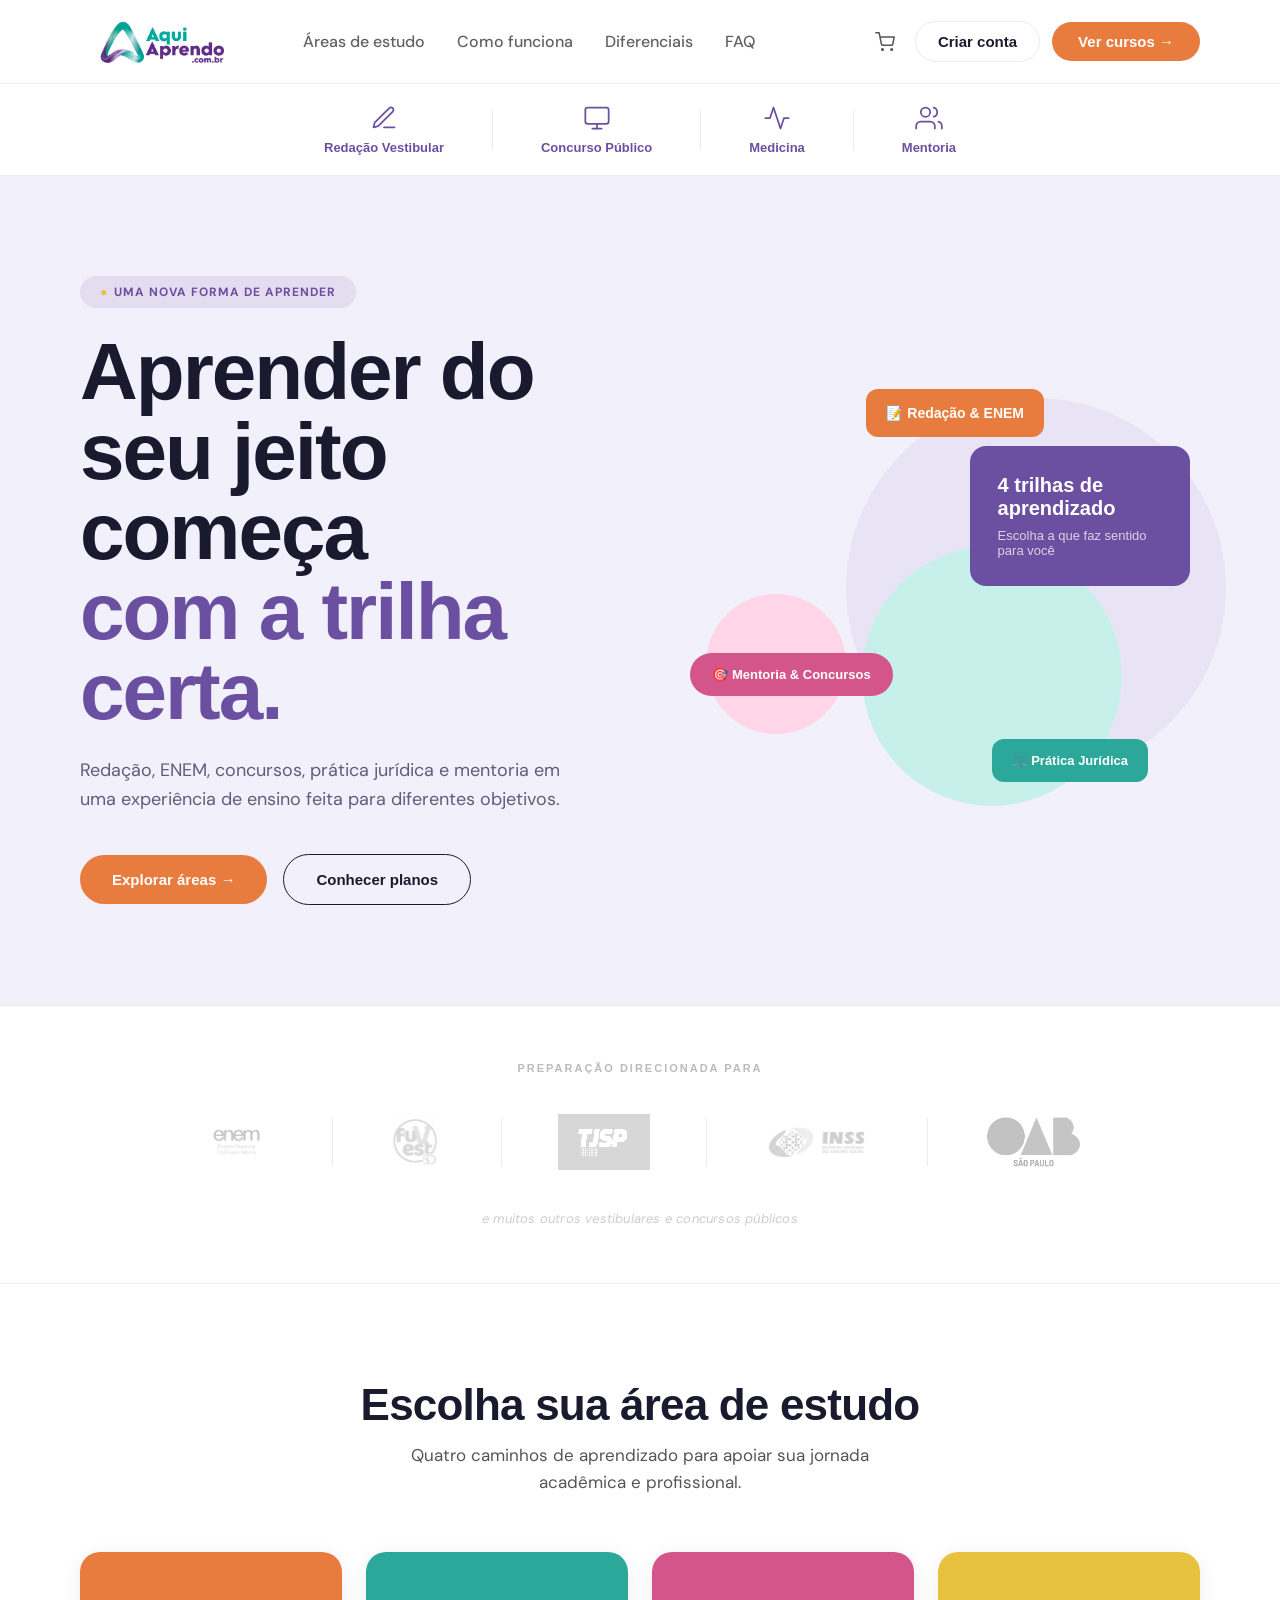
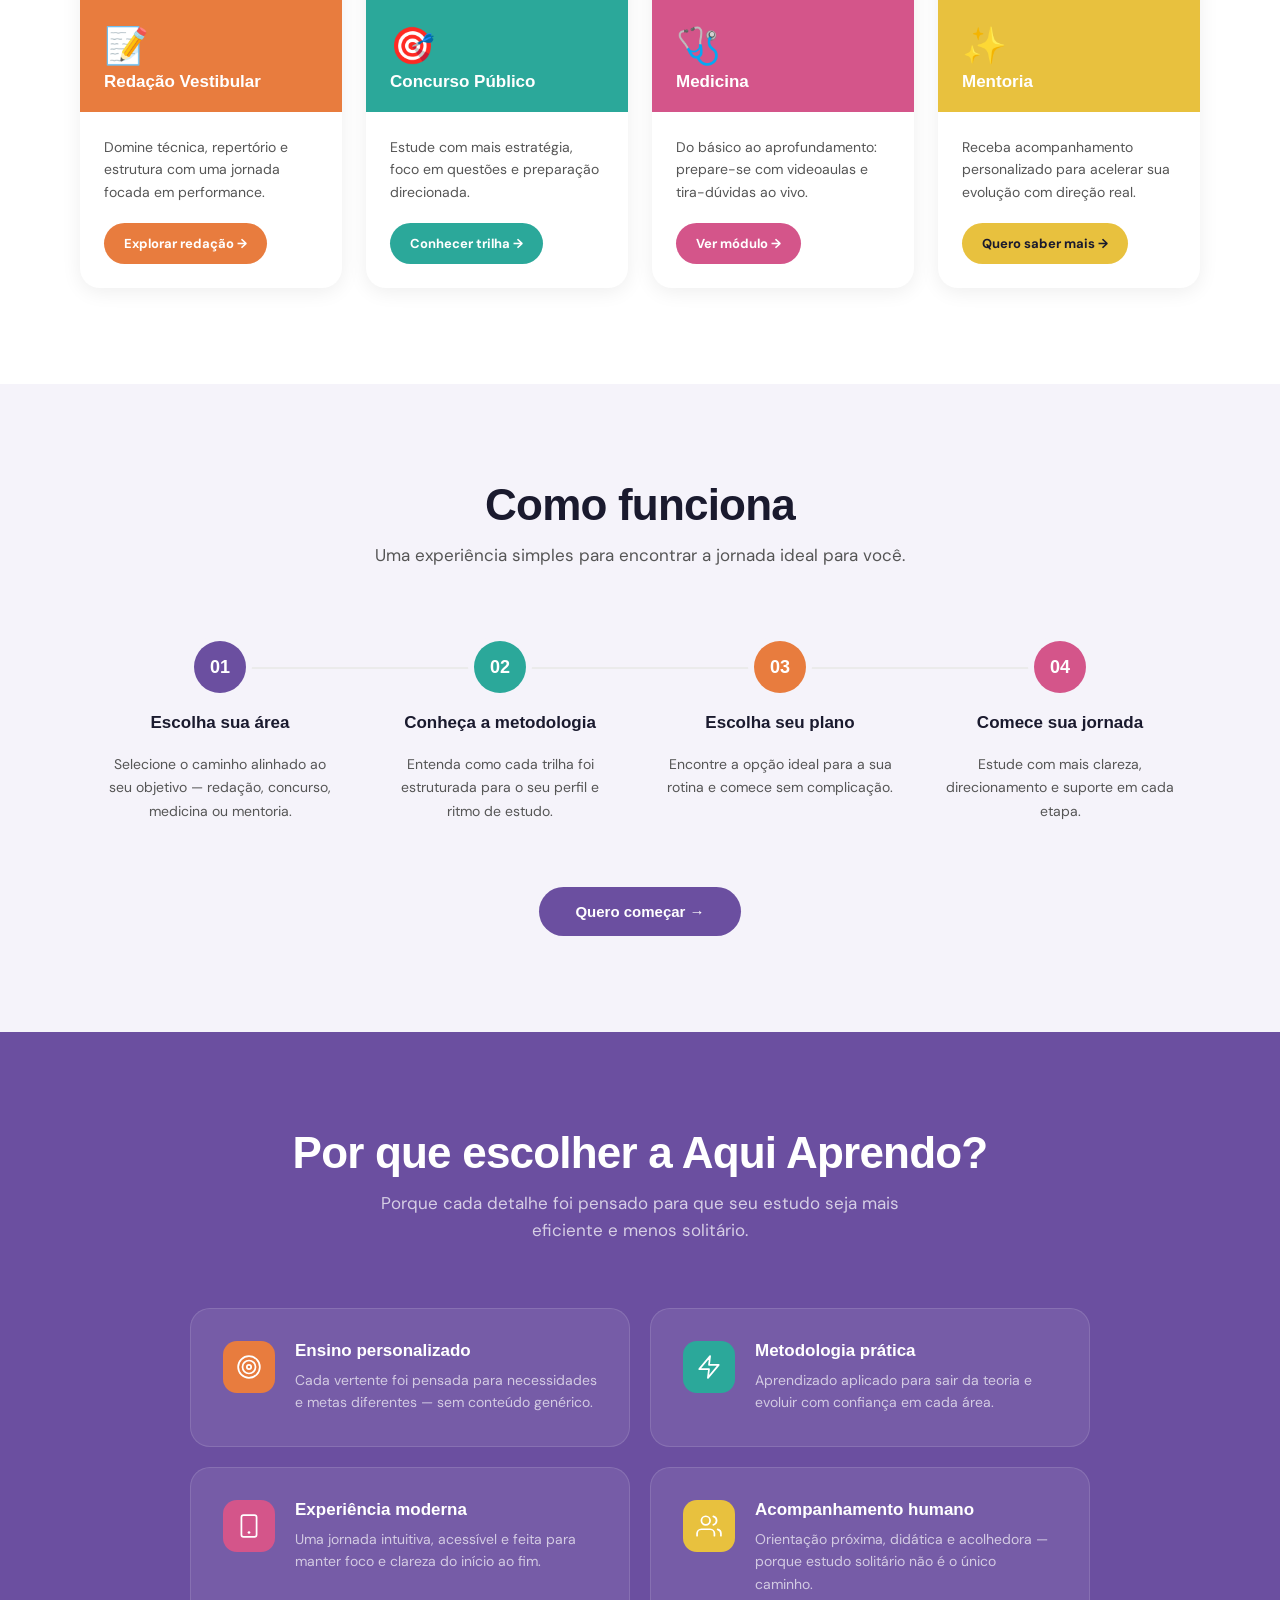
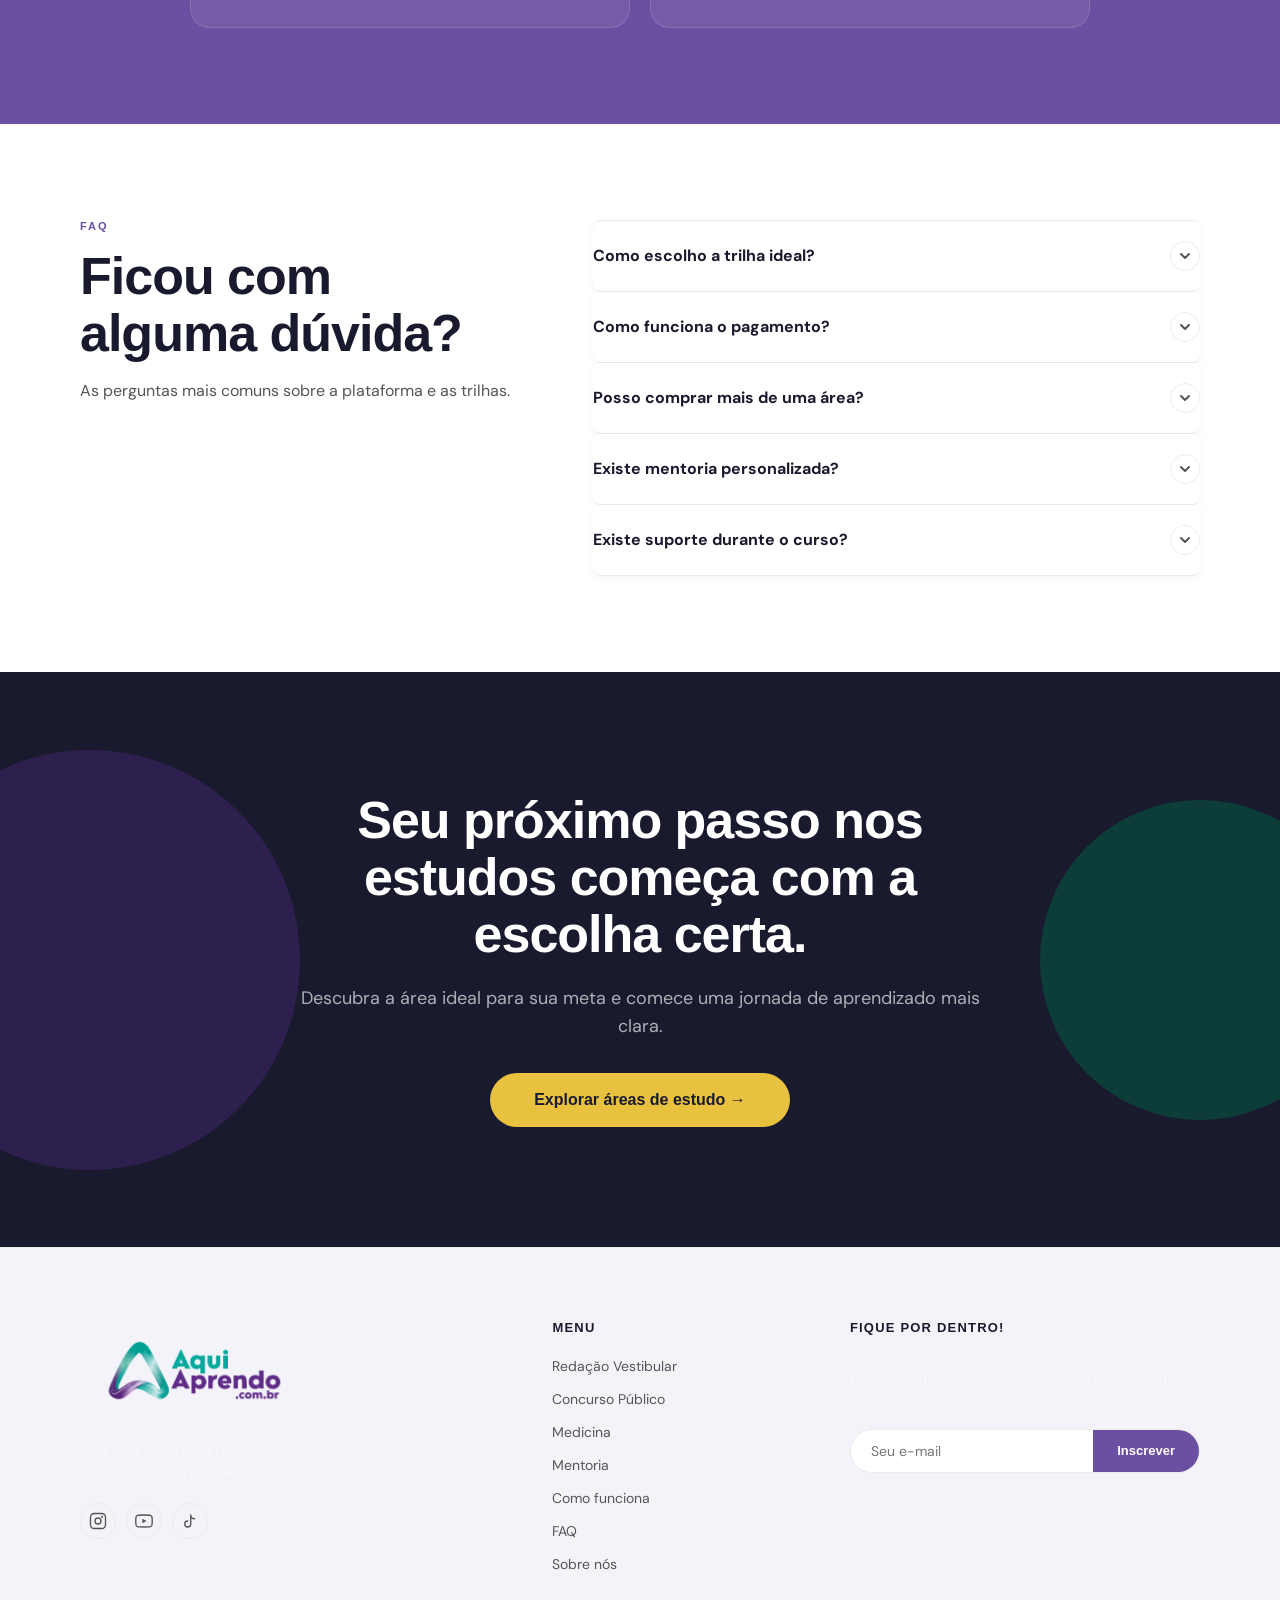
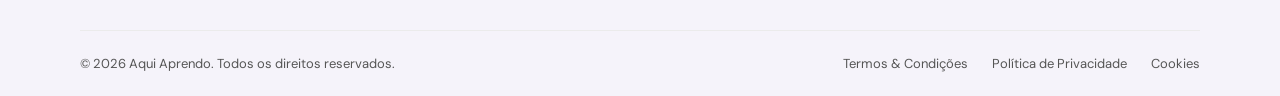
==== index.html @ 09577cca "first commit" ====
<!DOCTYPE html>
<html lang="pt-BR">
<head>
  <meta charset="UTF-8">
  <meta name="viewport" content="width=device-width, initial-scale=1.0">
  <title>Aqui Aprendo — Cursos de Redação, ENEM, Concurso e Medicina</title>
  <link rel="preconnect" href="https://api.fontshare.com">
  <link href="https://api.fontshare.com/v2/css?f[]=clash-display@400,500,600,700&display=swap" rel="stylesheet">
  <link rel="preconnect" href="https://fonts.googleapis.com">
  <link rel="preconnect" href="https://fonts.gstatic.com" crossorigin>
  <link href="https://fonts.googleapis.com/css2?family=DM+Sans:wght@400;500;600&display=swap" rel="stylesheet">
  <link rel="stylesheet" href="base.css">
  <style>
    :root {
      /* Marca */
      --roxo: #6B4FA0;
      --roxo-claro: #F5F3FA;

      /* Trilhas */
      --laranja: #E87C3E;
      --turquesa: #2BA89A;
      --rosa: #D4558A;
      --amarelo: #E8C13E;

      /* Neutros */
      --preto: #1A1A2E;
      --cinza-corpo: #555555;
      --cinza-borda: #EBEBEB;
      --branco: #FFFFFF;
      --offwhite: #F5F3FA;

      /* Fundo de seção alternada */
      --cinza-secao: #F2F2F2;
    }

    /* NAV */
    .nav {
      height: 84px;
    }

    .nav-logo {
      display: flex;
      align-items: center;
    }

    .nav-logo-img {
      height: 72px;
      width: auto;
      display: block;
    }

    .nav-links {
      display: flex;
      gap: 32px;
      align-items: center;
      flex: 1;
      margin-left: 64px;
    }

    .nav-links a {
      font-size: 16px;
      font-weight: 500;
      opacity: 0.65;
      transition: opacity 0.2s;
    }

    .nav-links a:hover {
      opacity: 1;
    }

    .nav-actions {
      display: flex;
      align-items: center;
      gap: 12px;
    }

    .nav-cart {
      background: none;
      border: none;
      cursor: pointer;
      color: var(--cinza-corpo);
      display: flex;
      align-items: center;
      justify-content: center;
      width: 36px;
      height: 36px;
      border-radius: 8px;
      transition: color 0.2s, background 0.2s;
    }

    .nav-cart:hover {
      color: var(--roxo);
      background: var(--offwhite);
    }

    .btn-nav-outline {
      font-family: 'ClashDisplay-Variable', 'Clash Display', sans-serif;
      font-size: 15px;
      font-weight: 600;
      color: var(--preto);
      border: 1.5px solid var(--cinza-borda);
      border-radius: 50px;
      padding: 11px 22px;
      text-decoration: none;
      transition: all 0.2s;
      white-space: nowrap;
    }

    .btn-nav-outline:hover {
      border-color: var(--roxo);
      color: var(--roxo);
    }

    .btn-nav-primary {
      font-family: 'ClashDisplay-Variable', 'Clash Display', sans-serif;
      font-size: 15px;
      font-weight: 600;
      background: var(--laranja);
      color: var(--branco);
      border-radius: 50px;
      padding: 11px 26px;
      text-decoration: none;
      transition: opacity 0.2s;
      white-space: nowrap;
    }

    .btn-nav-primary:hover {
      opacity: 0.88;
    }

    /* BARRA CATEGORIAS */
    .barra-categorias {
      background: var(--branco);
      border-bottom: 1px solid var(--cinza-borda);
      display: flex;
      align-items: center;
      justify-content: center;
      gap: 0;
      padding: 20px 80px;
    }

    .categoria-item {
      display: flex;
      flex-direction: column;
      align-items: center;
      gap: 8px;
      padding: 0 48px;
      text-decoration: none;
      opacity: 0;
      transform: translateY(16px);
      transition: opacity 0.4s ease, transform 0.4s ease, color 0.2s;
    }

    .categoria-item.visible {
      opacity: 1;
      transform: translateY(0);
    }

    .categoria-icon {
      color: var(--roxo);
      display: flex;
      align-items: center;
      justify-content: center;
      transition: transform 0.2s, color 0.2s;
    }

    .categoria-item:hover .categoria-icon {
      transform: translateY(-3px);
      color: var(--turquesa);
    }

    .categoria-item:hover .categoria-label {
      color: var(--turquesa);
    }

    .categoria-label {
      font-family: 'ClashDisplay-Variable', 'Clash Display', sans-serif;
      font-size: 13px;
      font-weight: 600;
      color: var(--roxo);
      transition: color 0.2s;
      white-space: nowrap;
    }

    .categoria-divider {
      width: 1px;
      height: 40px;
      background: var(--cinza-borda);
      flex-shrink: 0;
    }

    /* HERO */
    .hero-geral {
      background: #F2F0FA;
      padding: 100px 80px;
      position: relative;
      overflow: hidden;
      min-height: 680px;
    }

    .hero-container {
      max-width: 1440px;
      margin: 0 auto;
      display: grid;
      grid-template-columns: 1fr 1fr;
      gap: 80px;
      align-items: center;
    }

    .hero-badge {
      display: inline-flex;
      align-items: center;
      gap: 6px;
      background: rgba(110, 46, 142, 0.1);
      color: var(--roxo);
      padding: 8px 20px;
      border-radius: 20px;
      font-size: 12px;
      font-weight: 700;
      text-transform: uppercase;
      letter-spacing: 1px;
      margin-bottom: 24px;
      width: fit-content;
    }

    .hero-h1 {
      font-family: 'ClashDisplay-Variable', 'Clash Display', sans-serif;
      font-size: 80px;
      font-weight: 700;
      line-height: 1.0;
      margin-bottom: 24px;
      letter-spacing: -2px;
      max-width: 580px;
    }

    .hero-h1-line1 {
      color: var(--preto);
      display: block;
    }

    .hero-h1-line2 {
      color: var(--roxo);
      display: block;
    }

    .hero-sub {
      font-size: 18px;
      font-weight: 400;
      line-height: 1.6;
      color: #4A4A6A;
      max-width: 500px;
      margin-bottom: 40px;
    }

    .hero-ctas {
      display: flex;
      gap: 16px;
      align-items: center;
    }

    .btn-pill {
      padding: 16px 32px;
      border-radius: 30px;
      font-size: 15px;
      font-weight: 700;
      text-decoration: none;
      display: inline-flex;
      align-items: center;
      gap: 8px;
      transition: all 0.2s;
      border: none;
      cursor: pointer;
      font-family: 'ClashDisplay-Variable', 'Clash Display', sans-serif;
    }

    .btn-pill-primary {
      background: var(--roxo);
      color: var(--branco);
      padding: 16px 36px;
      border-radius: 50px;
      font-family: 'ClashDisplay-Variable', 'Clash Display', sans-serif;
      font-size: 15px;
      font-weight: 700;
      text-decoration: none;
      display: inline-flex;
      align-items: center;
      gap: 8px;
      transition: opacity 0.2s;
      border: none;
      cursor: pointer;
    }

    .btn-pill-primary:hover {
      opacity: 0.88;
    }

    .btn-pill-hero {
      background: var(--laranja);
      color: var(--branco);
      padding: 16px 32px;
      border-radius: 50px;
      font-family: 'ClashDisplay-Variable', 'Clash Display', sans-serif;
      font-size: 15px;
      font-weight: 700;
      text-decoration: none;
      display: inline-flex;
      align-items: center;
      gap: 8px;
      transition: opacity 0.2s;
      border: none;
      cursor: pointer;
    }

    .btn-pill-hero:hover {
      opacity: 0.88;
    }

    .btn-pill-outline {
      background: transparent;
      color: var(--preto);
      border: 1.5px solid var(--preto);
    }

    .btn-pill-outline:hover {
      opacity: 0.8;
    }

    /* Hero Cards Flutuantes */
    .hero-cards {
      position: relative;
      height: 480px;
    }

    .hero-circle {
      position: absolute;
      border-radius: 50%;
      z-index: 0;
    }

    .hero-circle-lg {
      width: 380px;
      height: 380px;
      background: #E8E4F5;
      top: 10%;
      right: -5%;
    }

    .hero-circle-md {
      width: 260px;
      height: 260px;
      background: #C8F0EA;
      bottom: 5%;
      right: 15%;
    }

    .hero-circle-sm {
      width: 140px;
      height: 140px;
      background: #FFD6E8;
      bottom: 20%;
      left: 5%;
    }

    .card-flutuante {
      position: absolute;
      z-index: 2;
      border-radius: 16px;
      display: flex;
      align-items: center;
      gap: 10px;
      color: var(--branco);
      font-weight: 700;
      font-family: 'ClashDisplay-Variable', 'Clash Display', sans-serif;
    }

    .card-float-1 {
      background: var(--laranja);
      padding: 16px 20px;
      top: 8%;
      right: 30%;
      border-radius: 12px;
      font-size: 14px;
      animation: floatY 4s ease-in-out infinite;
      animation-delay: 0s;
    }

    .card-float-main {
      background: var(--roxo);
      padding: 28px;
      width: 220px;
      top: 20%;
      right: 2%;
      border-radius: 16px;
      display: block;
      animation: floatY 4s ease-in-out infinite;
      animation-delay: 0.8s;
    }

    .card-float-main-title {
      font-size: 20px;
      font-weight: 700;
      margin-bottom: 8px;
      color: var(--branco);
    }

    .card-float-main-sub {
      font-size: 13px;
      opacity: 0.75;
      font-weight: 400;
      color: var(--branco);
    }

    .card-float-2 {
      background: var(--rosa);
      padding: 14px 22px;
      border-radius: 50px;
      bottom: 28%;
      left: 2%;
      font-size: 13px;
      animation: floatY 4s ease-in-out infinite;
      animation-delay: 1.4s;
    }

    .card-float-3 {
      background: var(--turquesa);
      padding: 14px 20px;
      border-radius: 12px;
      bottom: 10%;
      right: 10%;
      font-size: 13px;
      animation: floatY 4s ease-in-out infinite;
      animation-delay: 2s;
    }

    @keyframes floatY {
      0%   { transform: translateY(0px); }
      50%  { transform: translateY(-10px); }
      100% { transform: translateY(0px); }
    }

    /* SEÇÃO PARCEIROS */
    .sec-parceiros {
      background: var(--branco);
      padding: 56px 80px;
      border-top: 1px solid var(--cinza-borda);
      border-bottom: 1px solid var(--cinza-borda);
      display: flex;
      flex-direction: column;
      align-items: center;
      gap: 40px;
      opacity: 0;
      transform: translateY(32px);
      transition: opacity 0.6s ease, transform 0.6s ease;
    }

    .sec-parceiros.visible {
      opacity: 1;
      transform: translateY(0);
    }

    .sec-parceiros-label {
      font-family: 'ClashDisplay-Variable', 'Clash Display', sans-serif;
      font-size: 11px;
      font-weight: 700;
      text-transform: uppercase;
      letter-spacing: 2px;
      color: #BBBBBB;
    }

    .sec-parceiros-track {
      display: flex;
      align-items: center;
      justify-content: center;
      gap: 56px;
      flex-wrap: wrap;
    }

    .parceiro-item {
      display: flex;
      align-items: center;
      justify-content: center;
    }

    .parceiro-logo {
      height: 56px;
      width: auto;
      max-width: 160px;
      object-fit: contain;
      filter: grayscale(100%) opacity(0.3);
      transition: filter 0.3s;
    }

    .parceiro-logo:hover {
      filter: grayscale(100%) opacity(0.65);
    }

    .parceiro-logo-dark {
      filter: grayscale(100%) brightness(8) opacity(0.35);
    }

    .parceiro-logo-dark:hover {
      filter: grayscale(100%) brightness(8) opacity(0.65);
    }

    .parceiro-divider {
      width: 1px;
      height: 48px;
      background: var(--cinza-borda);
      flex-shrink: 0;
    }

    .sec-parceiros-nota {
      font-size: 13px;
      color: #CCCCCC;
      font-style: italic;
      letter-spacing: 0.2px;
    }

    /* SEÇÃO VERTENTES */
    .sec-vertentes {
      background: var(--branco);
      padding: 96px 80px;
    }

    .sec-vertentes-inner {
      max-width: 1280px;
      margin: 0 auto;
    }

    .sec-vertentes h2 {
      font-family: 'ClashDisplay-Variable', 'Clash Display', sans-serif;
      font-size: 44px;
      font-weight: 800;
      text-align: center;
      color: var(--preto);
      margin-bottom: 12px;
      letter-spacing: -0.8px;
    }

    .sec-vertentes-sub {
      font-size: 17px;
      color: var(--cinza-corpo);
      text-align: center;
      max-width: 520px;
      margin: 0 auto 56px;
      line-height: 1.6;
    }

    .cards-4grid {
      display: grid;
      grid-template-columns: repeat(4, 1fr);
      gap: 24px;
    }

    .card-vertente {
      background: var(--branco);
      border-radius: 20px;
      overflow: hidden;
      box-shadow: 0 4px 20px rgba(0,0,0,0.07);
      transition: transform 0.2s, box-shadow 0.2s;
    }

    .card-vertente:hover {
      transform: translateY(-4px);
      box-shadow: 0 8px 28px rgba(0,0,0,0.11);
    }

    .card-vertente-header {
      height: 160px;
      display: flex;
      flex-direction: column;
      align-items: flex-start;
      justify-content: flex-end;
      padding: 20px 24px;
      gap: 8px;
    }

    .card-vertente-emoji {
      font-size: 36px;
      line-height: 1;
    }

    .card-vertente-tag {
      font-family: 'ClashDisplay-Variable', 'Clash Display', sans-serif;
      font-size: 17px;
      font-weight: 700;
      color: var(--branco);
    }

    .card-vertente-body {
      padding: 24px;
      display: flex;
      flex-direction: column;
      gap: 20px;
    }

    .card-vertente-desc {
      font-size: 14px;
      color: var(--cinza-corpo);
      line-height: 1.6;
      margin: 0;
    }

    .card-vertente-cta {
      display: inline-block;
      padding: 12px 20px;
      border-radius: 50px;
      font-size: 13px;
      font-weight: 700;
      color: var(--branco);
      text-decoration: none;
      width: fit-content;
      transition: opacity 0.2s;
    }

    .card-vertente-cta:hover {
      opacity: 0.88;
    }

    /* SEÇÃO COMO FUNCIONA */
    .sec-como-funciona {
      background: var(--offwhite);
      padding: 96px 80px;
    }

    .sec-como-funciona-inner {
      max-width: 1280px;
      margin: 0 auto;
    }

    .sec-como-funciona h2 {
      font-family: 'ClashDisplay-Variable', 'Clash Display', sans-serif;
      font-size: 44px;
      font-weight: 800;
      text-align: center;
      color: var(--preto);
      margin-bottom: 12px;
      letter-spacing: -0.8px;
    }

    .sec-como-funciona-sub {
      font-size: 17px;
      color: var(--cinza-corpo);
      text-align: center;
      margin-bottom: 72px;
      line-height: 1.6;
    }

    .steps-grid {
      display: grid;
      grid-template-columns: repeat(4, 1fr);
      gap: 0;
      align-items: start;
      position: relative;
    }

    .steps-grid::before {
      content: '';
      position: absolute;
      top: 26px;
      left: calc(12.5% + 26px);
      right: calc(12.5% + 26px);
      height: 2px;
      background: var(--cinza-borda);
      z-index: 0;
    }

    .step-item {
      display: flex;
      flex-direction: column;
      align-items: center;
      text-align: center;
      gap: 20px;
      padding: 0 24px;
      position: relative;
      z-index: 1;
    }

    .step-number {
      width: 52px;
      height: 52px;
      border-radius: 50%;
      display: flex;
      align-items: center;
      justify-content: center;
      color: var(--branco);
      font-family: 'ClashDisplay-Variable', 'Clash Display', sans-serif;
      font-size: 18px;
      font-weight: 800;
      flex-shrink: 0;
      position: relative;
      z-index: 2;
      box-shadow: 0 0 0 6px var(--offwhite);
    }

    .step-title {
      font-family: 'ClashDisplay-Variable', 'Clash Display', sans-serif;
      font-size: 17px;
      font-weight: 700;
      color: var(--preto);
      margin: 0;
    }

    .step-desc {
      font-size: 14px;
      color: var(--cinza-corpo);
      line-height: 1.65;
      margin: 0;
    }

    .como-funciona-cta {
      text-align: center;
      margin-top: 64px;
    }

    /* SEÇÃO DIFERENCIAIS */
    .sec-diferenciais {
      background: var(--roxo);
      padding: 96px 80px;
    }

    .sec-diferenciais-inner {
      max-width: 1280px;
      margin: 0 auto;
    }

    .sec-diferenciais h2 {
      font-family: 'ClashDisplay-Variable', 'Clash Display', sans-serif;
      font-size: 44px;
      font-weight: 800;
      text-align: center;
      color: var(--branco);
      margin-bottom: 12px;
      letter-spacing: -0.8px;
    }

    .sec-diferenciais-sub {
      font-size: 17px;
      color: rgba(255,255,255,0.72);
      text-align: center;
      max-width: 540px;
      margin: 0 auto 64px;
      line-height: 1.6;
    }

    .cards-dif-grid {
      display: grid;
      grid-template-columns: repeat(2, 1fr);
      gap: 20px;
      max-width: 900px;
      margin: 0 auto;
    }

    .card-dif {
      background: rgba(255,255,255,0.08);
      border: 1px solid rgba(255,255,255,0.12);
      border-radius: 20px;
      padding: 32px;
      display: flex;
      gap: 20px;
      align-items: flex-start;
      transition: background 0.2s;
    }

    .card-dif:hover {
      background: rgba(255,255,255,0.13);
    }

    .dif-icon-box {
      width: 52px;
      height: 52px;
      border-radius: 14px;
      display: flex;
      align-items: center;
      justify-content: center;
      flex-shrink: 0;
      color: var(--branco);
    }

    .dif-content h4 {
      font-family: 'ClashDisplay-Variable', 'Clash Display', sans-serif;
      font-size: 17px;
      font-weight: 700;
      color: var(--branco);
      margin: 0 0 8px;
    }

    .dif-content p {
      font-size: 14px;
      color: rgba(255,255,255,0.68);
      line-height: 1.6;
      margin: 0;
    }

    /* SEÇÃO DEPOIMENTOS */
    .sec-depoimentos {
      background: var(--offwhite);
      padding: 96px 80px;
    }

    .sec-depoimentos-inner {
      max-width: 1280px;
      margin: 0 auto;
    }

    .sec-depoimentos h2 {
      font-family: 'ClashDisplay-Variable', 'Clash Display', sans-serif;
      font-size: 44px;
      font-weight: 800;
      text-align: center;
      color: var(--preto);
      margin-bottom: 12px;
      letter-spacing: -0.8px;
    }

    .sec-depoimentos-sub {
      font-size: 17px;
      color: var(--cinza-corpo);
      text-align: center;
      margin-bottom: 56px;
    }

    .depoimentos-grid {
      display: grid;
      grid-template-columns: repeat(3, 1fr);
      gap: 24px;
    }

    .depo-card {
      background: var(--branco);
      border-radius: 20px;
      padding: 32px;
      display: flex;
      flex-direction: column;
      gap: 20px;
      box-shadow: 0 4px 20px rgba(0,0,0,0.06);
    }

    .depo-stars {
      font-size: 18px;
      color: var(--amarelo);
      letter-spacing: 2px;
    }

    .depo-texto {
      font-size: 15px;
      color: var(--cinza-corpo);
      line-height: 1.7;
      font-style: italic;
      margin: 0;
      flex: 1;
    }

    .depo-autor {
      display: flex;
      align-items: center;
      gap: 12px;
    }

    .depo-avatar {
      width: 44px;
      height: 44px;
      border-radius: 50%;
      background: var(--roxo);
      color: var(--branco);
      font-family: 'ClashDisplay-Variable', 'Clash Display', sans-serif;
      font-size: 16px;
      font-weight: 700;
      display: flex;
      align-items: center;
      justify-content: center;
      flex-shrink: 0;
    }

    .depo-info {
      display: flex;
      flex-direction: column;
      gap: 2px;
    }

    .depo-nome {
      font-family: 'ClashDisplay-Variable', 'Clash Display', sans-serif;
      font-size: 14px;
      font-weight: 700;
      color: var(--preto);
    }

    .depo-trilha {
      font-size: 12px;
      color: var(--cinza-corpo);
    }

    /* SEÇÃO FAQ */
    .sec-faq {
      background: var(--branco);
      padding: 96px 80px;
    }

    .sec-faq-inner {
      max-width: 1280px;
      margin: 0 auto;
      display: grid;
      grid-template-columns: 1fr 1.4fr;
      gap: 80px;
      align-items: start;
    }

    .faq-left {
      position: sticky;
      top: 120px;
    }

    .faq-label {
      font-family: 'ClashDisplay-Variable', 'Clash Display', sans-serif;
      font-size: 11px;
      font-weight: 700;
      text-transform: uppercase;
      letter-spacing: 2px;
      color: var(--roxo);
      display: block;
      margin-bottom: 16px;
    }

    .sec-faq h2 {
      font-family: 'ClashDisplay-Variable', 'Clash Display', sans-serif;
      font-size: 52px;
      font-weight: 700;
      color: var(--preto);
      margin: 0 0 16px;
      letter-spacing: -1px;
      line-height: 1.1;
      text-align: left;
    }

    .sec-faq-sub {
      font-size: 16px;
      color: var(--cinza-corpo);
      line-height: 1.6;
      margin: 0;
      text-align: left;
    }

    .faq-right {
      display: flex;
      flex-direction: column;
    }

    .faq-list {
      display: flex;
      flex-direction: column;
      gap: 0;
    }

    .faq-item {
      border-bottom: 1px solid var(--cinza-borda);
    }

    .faq-item:first-child {
      border-top: 1px solid var(--cinza-borda);
    }

    .faq-q {
      width: 100%;
      background: none;
      border: none;
      padding: 20px 0;
      display: flex;
      align-items: center;
      justify-content: space-between;
      gap: 16px;
      cursor: pointer;
      font-family: 'DM Sans', sans-serif;
      font-size: 16px;
      font-weight: 700;
      color: var(--preto);
      text-align: left;
    }

    .faq-q span {
      flex: 1;
    }

    .faq-chevron {
      width: 30px;
      height: 30px;
      border-radius: 50%;
      border: 1.5px solid var(--cinza-borda);
      display: flex;
      align-items: center;
      justify-content: center;
      color: var(--cinza-corpo);
      flex-shrink: 0;
      transition: all 0.25s;
    }

    .faq-item.open .faq-chevron {
      transform: rotate(180deg);
      border-color: var(--roxo);
      color: var(--roxo);
    }

    .faq-a {
      max-height: 0;
      overflow: hidden;
      transition: max-height 0.35s ease;
    }

    .faq-item.open .faq-a {
      max-height: 200px;
    }

    .faq-a-inner {
      padding: 0 0 20px;
      font-size: 14px;
      color: var(--cinza-corpo);
      line-height: 1.7;
    }

    /* SEÇÃO CTA FINAL */
    .sec-cta-final {
      background: #1A1A2E;
      padding: 120px 80px;
      text-align: center;
      position: relative;
      overflow: hidden;
    }

    .sec-cta-final::before {
      content: '';
      position: absolute;
      left: -120px;
      top: 50%;
      transform: translateY(-50%);
      width: 420px;
      height: 420px;
      background: #2D1F4E;
      border-radius: 50%;
      z-index: 0;
    }

    .sec-cta-final::after {
      content: '';
      position: absolute;
      right: -80px;
      top: 50%;
      transform: translateY(-50%);
      width: 320px;
      height: 320px;
      background: #0D3D38;
      border-radius: 50%;
      z-index: 0;
    }

    .sec-cta-final-content {
      position: relative;
      z-index: 1;
      max-width: 680px;
      margin: 0 auto;
      display: flex;
      flex-direction: column;
      align-items: center;
      gap: 20px;
    }

    .sec-cta-final h2 {
      font-family: 'ClashDisplay-Variable', 'Clash Display', sans-serif;
      font-size: 52px;
      font-weight: 800;
      color: var(--branco);
      line-height: 1.1;
      letter-spacing: -1px;
      margin: 0;
    }

    .sec-cta-final p {
      font-size: 18px;
      color: rgba(255,255,255,0.65);
      line-height: 1.6;
      margin: 0;
    }

    .btn-cta-final {
      background: var(--amarelo);
      color: var(--preto);
      padding: 18px 44px;
      border-radius: 50px;
      font-family: 'ClashDisplay-Variable', 'Clash Display', sans-serif;
      font-size: 16px;
      font-weight: 700;
      text-decoration: none;
      display: inline-block;
      margin-top: 12px;
      transition: opacity 0.2s;
    }

    .btn-cta-final:hover {
      opacity: 0.88;
    }

    /* FOOTER */
    .footer {
      background: var(--offwhite);
      border-top: 1px solid var(--cinza-borda);
      display: block;
      height: auto;
    }

    .footer-inner {
      max-width: 1280px;
      margin: 0 auto;
      padding: 72px 80px 0;
    }

    .footer-grid {
      display: grid;
      grid-template-columns: 1.4fr 0.8fr 1.2fr;
      gap: 64px;
      margin-bottom: 56px;
      align-items: start;
    }

    .footer-col-marca {
      display: flex;
      flex-direction: column;
      gap: 20px;
    }

    .footer-logo-img {
      height: 100px;
      width: auto;
      display: block;
      align-self: flex-start;
    }

    .footer-tagline {
      font-size: 14px;
      color: var(--cinza-corpo);
      line-height: 1.65;
      max-width: 260px;
      margin: 0;
    }

    .footer-socials {
      display: flex;
      gap: 10px;
    }

    .footer-social-btn {
      width: 36px;
      height: 36px;
      border-radius: 50%;
      border: 1.5px solid var(--cinza-borda);
      display: flex;
      align-items: center;
      justify-content: center;
      color: var(--cinza-corpo);
      text-decoration: none;
      transition: all 0.2s;
    }

    .footer-social-btn:hover {
      border-color: var(--roxo);
      color: var(--roxo);
      background: rgba(107,79,160,0.06);
    }

    .footer-col-menu {
      display: flex;
      flex-direction: column;
    }

    .footer-col-newsletter {
      display: flex;
      flex-direction: column;
      gap: 16px;
    }

    .footer-col-title {
      font-family: 'ClashDisplay-Variable', 'Clash Display', sans-serif;
      font-size: 13px;
      font-weight: 600;
      text-transform: uppercase;
      letter-spacing: 1.2px;
      color: var(--preto);
      margin: 0 0 20px;
    }

    .footer-links {
      list-style: none;
      padding: 0;
      margin: 0;
      display: flex;
      flex-direction: column;
      gap: 12px;
    }

    .footer-links a {
      font-size: 14px;
      color: var(--cinza-corpo);
      text-decoration: none;
      transition: color 0.2s;
    }

    .footer-links a:hover {
      color: var(--roxo);
    }

    .footer-newsletter-sub {
      font-size: 14px;
      color: var(--cinza-corpo);
      line-height: 1.6;
      margin: 0;
    }

    .footer-newsletter-form {
      display: flex;
      border-radius: 50px;
      overflow: hidden;
      border: 1.5px solid var(--cinza-borda);
      background: var(--branco);
    }

    .footer-newsletter-input {
      flex: 1;
      border: none;
      outline: none;
      padding: 12px 20px;
      font-size: 14px;
      font-family: 'DM Sans', sans-serif;
      color: var(--preto);
      background: transparent;
    }

    .footer-newsletter-btn {
      background: var(--roxo);
      color: var(--branco);
      border: none;
      padding: 12px 24px;
      font-family: 'ClashDisplay-Variable', 'Clash Display', sans-serif;
      font-size: 13px;
      font-weight: 600;
      cursor: pointer;
      white-space: nowrap;
      transition: opacity 0.2s;
    }

    .footer-newsletter-btn:hover {
      opacity: 0.88;
    }

    .footer-bottom {
      border-top: 1px solid var(--cinza-borda);
      padding: 24px 0;
      display: flex;
      align-items: center;
      justify-content: space-between;
    }

    .footer-bottom p {
      font-size: 13px;
      color: var(--cinza-corpo);
    }

    .footer-bottom-links {
      display: flex;
      gap: 24px;
    }

    .footer-bottom-links a {
      font-size: 13px;
      color: var(--cinza-corpo);
      text-decoration: none;
      transition: color 0.2s;
    }

    .footer-bottom-links a:hover {
      color: var(--roxo);
    }

    /* Responsivo */
    @media (max-width: 900px) {
      .hero-container {
        grid-template-columns: 1fr;
      }

      .hero-cards {
        display: none;
      }

      .barra-categorias {
        gap: 0;
        padding: 16px 24px;
      }

      .categoria-item {
        padding: 0 20px;
      }

      .sec-parceiros-track {
        gap: 32px;
      }

      .parceiro-logo {
        height: 40px;
      }

      .parceiro-divider {
        display: none;
      }

      .cards-4grid {
        grid-template-columns: repeat(2, 1fr);
      }

      .steps-grid {
        grid-template-columns: repeat(2, 1fr);
        gap: 48px;
      }

      .steps-grid::before {
        display: none;
      }

      .cards-dif-grid {
        grid-template-columns: 1fr;
      }

      .depoimentos-grid {
        grid-template-columns: 1fr;
      }

      .sec-faq-inner {
        grid-template-columns: 1fr;
        gap: 48px;
      }

      .faq-left {
        position: static;
      }

      .sec-faq h2 {
        font-size: 32px;
      }

    }

    @media (max-width: 560px) {
      .cards-4grid {
        grid-template-columns: 1fr;
      }

      .steps-grid {
        grid-template-columns: 1fr;
      }

      .categoria-label {
        font-size: 11px;
      }

      .categoria-item {
        padding: 0 12px;
      }

      .sec-como-funciona {
        padding: 72px 24px;
      }

      .sec-parceiros {
        padding: 40px 24px;
      }

      .parceiro-logo {
        height: 32px;
      }

      .sec-parceiros-nota {
        text-align: center;
      }

      .sec-diferenciais {
        padding: 72px 24px;
      }

      .sec-faq {
        padding: 72px 24px;
      }

      .sec-cta-final {
        padding: 80px 24px;
      }

      .sec-cta-final h2 {
        font-size: 36px;
      }

    }

    @media (max-width: 900px) {
      .footer-grid {
        grid-template-columns: 1fr 1fr;
        gap: 40px;
      }
      .footer-col-newsletter {
        grid-column: 1 / -1;
      }
      .footer-inner {
        padding: 56px 40px 0;
      }
      .footer-bottom {
        flex-direction: column;
        gap: 16px;
        text-align: center;
      }
    }

    @media (max-width: 560px) {
      .footer-grid {
        grid-template-columns: 1fr;
      }
      .footer-inner {
        padding: 48px 24px 0;
      }
      .footer-bottom-links {
        flex-wrap: wrap;
        justify-content: center;
      }
    }
  </style>
</head>
<body>

<!-- NAV -->
<nav class="nav">
  <div class="container">
    <div class="nav-logo">
      <img src="assets/logos/logo-turquesa.png" alt="Aqui Aprendo" class="nav-logo-img">
    </div>
    <div class="nav-links">
      <a href="#areas">Áreas de estudo</a>
      <a href="#como-funciona">Como funciona</a>
      <a href="#diferenciais">Diferenciais</a>
      <a href="#faq">FAQ</a>
    </div>
    <div class="nav-actions">
      <button class="nav-cart" aria-label="Carrinho">
        <svg width="20" height="20" viewBox="0 0 24 24" fill="none" stroke="currentColor" stroke-width="1.8" stroke-linecap="round" stroke-linejoin="round">
          <circle cx="9" cy="21" r="1"/><circle cx="20" cy="21" r="1"/>
          <path d="M1 1h4l2.68 13.39a2 2 0 0 0 2 1.61h9.72a2 2 0 0 0 2-1.61L23 6H6"/>
        </svg>
      </button>
      <a href="#" class="btn-nav-outline">Criar conta</a>
      <a href="#areas" class="btn-nav-primary">Ver cursos →</a>
    </div>
  </div>
</nav>

<!-- BARRA DE CATEGORIAS -->
<div class="barra-categorias">
  <a href="lp-redacao.html" class="categoria-item">
    <div class="categoria-icon">
      <svg width="28" height="28" viewBox="0 0 24 24" fill="none" stroke="currentColor" stroke-width="1.5" stroke-linecap="round" stroke-linejoin="round">
        <path d="M12 20h9"/><path d="M16.5 3.5a2.121 2.121 0 0 1 3 3L7 19l-4 1 1-4L16.5 3.5z"/>
      </svg>
    </div>
    <span class="categoria-label">Redação Vestibular</span>
  </a>

  <div class="categoria-divider"></div>

  <a href="lp-concurso.html" class="categoria-item">
    <div class="categoria-icon">
      <svg width="28" height="28" viewBox="0 0 24 24" fill="none" stroke="currentColor" stroke-width="1.5" stroke-linecap="round" stroke-linejoin="round">
        <rect x="2" y="3" width="20" height="14" rx="2"/><path d="M8 21h8"/><path d="M12 17v4"/>
      </svg>
    </div>
    <span class="categoria-label">Concurso Público</span>
  </a>

  <div class="categoria-divider"></div>

  <a href="lp-medicina.html" class="categoria-item">
    <div class="categoria-icon">
      <svg width="28" height="28" viewBox="0 0 24 24" fill="none" stroke="currentColor" stroke-width="1.5" stroke-linecap="round" stroke-linejoin="round">
        <path d="M22 12h-4l-3 9L9 3l-3 9H2"/>
      </svg>
    </div>
    <span class="categoria-label">Medicina</span>
  </a>

  <div class="categoria-divider"></div>

  <a href="lp-mentoria.html" class="categoria-item">
    <div class="categoria-icon">
      <svg width="28" height="28" viewBox="0 0 24 24" fill="none" stroke="currentColor" stroke-width="1.5" stroke-linecap="round" stroke-linejoin="round">
        <path d="M17 21v-2a4 4 0 0 0-4-4H5a4 4 0 0 0-4 4v2"/><circle cx="9" cy="7" r="4"/>
        <path d="M23 21v-2a4 4 0 0 0-3-3.87"/><path d="M16 3.13a4 4 0 0 1 0 7.75"/>
      </svg>
    </div>
    <span class="categoria-label">Mentoria</span>
  </a>
</div>

<!-- HERO -->
<section class="hero-geral">
  <div class="hero-container">
    <div>
      <div class="hero-badge"><span style="color: var(--amarelo);">●</span> UMA NOVA FORMA DE APRENDER</div>
      <h1 class="hero-h1">
        <span class="hero-h1-line1">Aprender do seu jeito começa</span>
        <span class="hero-h1-line2">com a trilha certa.</span>
      </h1>
      <p class="hero-sub">Redação, ENEM, concursos, prática jurídica e mentoria em uma experiência de ensino feita para diferentes objetivos.</p>
      <div class="hero-ctas">
        <a href="#areas" class="btn-pill-hero">Explorar áreas →</a>
        <a href="#como-funciona" class="btn-pill btn-pill-outline">Conhecer planos</a>
      </div>
    </div>
    <div class="hero-cards">
      <div class="hero-circle hero-circle-lg"></div>
      <div class="hero-circle hero-circle-md"></div>
      <div class="hero-circle hero-circle-sm"></div>
      <div class="card-flutuante card-float-1">
        <span>📝 Redação & ENEM</span>
      </div>
      <div class="card-flutuante card-float-main">
        <div class="card-float-main-title">4 trilhas de aprendizado</div>
        <div class="card-float-main-sub">Escolha a que faz sentido para você</div>
      </div>
      <div class="card-flutuante card-float-2">
        <span>🎯 Mentoria & Concursos</span>
      </div>
      <div class="card-flutuante card-float-3">
        <span>⚖️ Prática Jurídica</span>
      </div>
    </div>
  </div>
</section>

<!-- SEÇÃO PARCEIROS -->
<section class="sec-parceiros">
  <p class="sec-parceiros-label">Preparação direcionada para</p>
  <div class="sec-parceiros-track">

    <div class="parceiro-item">
      <img src="assets/logos/logo-enem.png" alt="ENEM" class="parceiro-logo">
    </div>

    <div class="parceiro-divider"></div>

    <div class="parceiro-item">
      <img src="assets/logos/logo-fuvest.jpg" alt="Fuvest" class="parceiro-logo">
    </div>

    <div class="parceiro-divider"></div>

    <div class="parceiro-item">
      <img src="assets/logos/logo-tjsp.png" alt="TJ/SP" class="parceiro-logo parceiro-logo-dark">
    </div>

    <div class="parceiro-divider"></div>

    <div class="parceiro-item">
      <img src="assets/logos/logo-inss.png" alt="INSS" class="parceiro-logo">
    </div>

    <div class="parceiro-divider"></div>

    <div class="parceiro-item">
      <img src="assets/logos/logo-oab.png" alt="OAB" class="parceiro-logo">
    </div>

  </div>
  <p class="sec-parceiros-nota">e muitos outros vestibulares e concursos públicos</p>
</section>

<!-- SEÇÃO VERTENTES -->
<section class="sec-vertentes" id="areas">
  <div class="sec-vertentes-inner">
    <h2>Escolha sua área de estudo</h2>
    <p class="sec-vertentes-sub">Quatro caminhos de aprendizado para apoiar sua jornada acadêmica e profissional.</p>
    <div class="cards-4grid">

      <div class="card-vertente">
        <div class="card-vertente-header" style="background: var(--laranja);">
          <span class="card-vertente-emoji">📝</span>
          <span class="card-vertente-tag">Redação Vestibular</span>
        </div>
        <div class="card-vertente-body">
          <p class="card-vertente-desc">Domine técnica, repertório e estrutura com uma jornada focada em performance.</p>
          <a href="lp-redacao.html" class="card-vertente-cta" style="background: var(--laranja);">Explorar redação →</a>
        </div>
      </div>

      <div class="card-vertente">
        <div class="card-vertente-header" style="background: var(--turquesa);">
          <span class="card-vertente-emoji">🎯</span>
          <span class="card-vertente-tag">Concurso Público</span>
        </div>
        <div class="card-vertente-body">
          <p class="card-vertente-desc">Estude com mais estratégia, foco em questões e preparação direcionada.</p>
          <a href="lp-concurso.html" class="card-vertente-cta" style="background: var(--turquesa);">Conhecer trilha →</a>
        </div>
      </div>

      <div class="card-vertente">
        <div class="card-vertente-header" style="background: var(--rosa);">
          <span class="card-vertente-emoji">🩺</span>
          <span class="card-vertente-tag">Medicina</span>
        </div>
        <div class="card-vertente-body">
          <p class="card-vertente-desc">Do básico ao aprofundamento: prepare-se com videoaulas e tira-dúvidas ao vivo.</p>
          <a href="lp-medicina.html" class="card-vertente-cta" style="background: var(--rosa);">Ver módulo →</a>
        </div>
      </div>

      <div class="card-vertente">
        <div class="card-vertente-header" style="background: var(--amarelo);">
          <span class="card-vertente-emoji">✨</span>
          <span class="card-vertente-tag">Mentoria</span>
        </div>
        <div class="card-vertente-body">
          <p class="card-vertente-desc">Receba acompanhamento personalizado para acelerar sua evolução com direção real.</p>
          <a href="lp-mentoria.html" class="card-vertente-cta" style="background: var(--amarelo); color: var(--preto);">Quero saber mais →</a>
        </div>
      </div>

    </div>
  </div>
</section>

<!-- SEÇÃO COMO FUNCIONA -->
<section class="sec-como-funciona" id="como-funciona">
  <div class="sec-como-funciona-inner">
    <h2>Como funciona</h2>
    <p class="sec-como-funciona-sub">Uma experiência simples para encontrar a jornada ideal para você.</p>
    <div class="steps-grid">

      <div class="step-item">
        <div class="step-number" style="background: var(--roxo);">01</div>
        <h4 class="step-title">Escolha sua área</h4>
        <p class="step-desc">Selecione o caminho alinhado ao seu objetivo — redação, concurso, medicina ou mentoria.</p>
      </div>

      <div class="step-item">
        <div class="step-number" style="background: var(--turquesa);">02</div>
        <h4 class="step-title">Conheça a metodologia</h4>
        <p class="step-desc">Entenda como cada trilha foi estruturada para o seu perfil e ritmo de estudo.</p>
      </div>

      <div class="step-item">
        <div class="step-number" style="background: var(--laranja);">03</div>
        <h4 class="step-title">Escolha seu plano</h4>
        <p class="step-desc">Encontre a opção ideal para a sua rotina e comece sem complicação.</p>
      </div>

      <div class="step-item last">
        <div class="step-number" style="background: var(--rosa);">04</div>
        <h4 class="step-title">Comece sua jornada</h4>
        <p class="step-desc">Estude com mais clareza, direcionamento e suporte em cada etapa.</p>
      </div>

    </div>
    <div class="como-funciona-cta">
      <a href="#areas" class="btn-pill-primary">Quero começar →</a>
    </div>
  </div>
</section>

<!-- SEÇÃO DIFERENCIAIS -->
<section class="sec-diferenciais" id="diferenciais">
  <div class="sec-diferenciais-inner">
    <h2>Por que escolher a Aqui Aprendo?</h2>
    <p class="sec-diferenciais-sub">Porque cada detalhe foi pensado para que seu estudo seja mais eficiente e menos solitário.</p>
    <div class="cards-dif-grid">

      <div class="card-dif">
        <div class="dif-icon-box" style="background: var(--laranja);">
            <svg width="26" height="26" viewBox="0 0 24 24" fill="none" stroke="currentColor" stroke-width="1.6" stroke-linecap="round" stroke-linejoin="round">
              <circle cx="12" cy="12" r="10"/><circle cx="12" cy="12" r="6"/><circle cx="12" cy="12" r="2"/>
            </svg>
          </div>
        <div class="dif-content">
          <h4>Ensino personalizado</h4>
          <p>Cada vertente foi pensada para necessidades e metas diferentes — sem conteúdo genérico.</p>
        </div>
      </div>

      <div class="card-dif">
        <div class="dif-icon-box" style="background: var(--turquesa);">
            <svg width="26" height="26" viewBox="0 0 24 24" fill="none" stroke="currentColor" stroke-width="1.6" stroke-linecap="round" stroke-linejoin="round">
              <polygon points="13 2 3 14 12 14 11 22 21 10 12 10 13 2"/>
            </svg>
          </div>
        <div class="dif-content">
          <h4>Metodologia prática</h4>
          <p>Aprendizado aplicado para sair da teoria e evoluir com confiança em cada área.</p>
        </div>
      </div>

      <div class="card-dif">
        <div class="dif-icon-box" style="background: var(--rosa);">
            <svg width="26" height="26" viewBox="0 0 24 24" fill="none" stroke="currentColor" stroke-width="1.6" stroke-linecap="round" stroke-linejoin="round">
              <rect x="5" y="2" width="14" height="20" rx="2"/><line x1="12" y1="18" x2="12.01" y2="18" stroke-width="2.5"/>
            </svg>
          </div>
        <div class="dif-content">
          <h4>Experiência moderna</h4>
          <p>Uma jornada intuitiva, acessível e feita para manter foco e clareza do início ao fim.</p>
        </div>
      </div>

      <div class="card-dif">
        <div class="dif-icon-box" style="background: var(--amarelo);">
            <svg width="26" height="26" viewBox="0 0 24 24" fill="none" stroke="currentColor" stroke-width="1.6" stroke-linecap="round" stroke-linejoin="round">
              <path d="M17 21v-2a4 4 0 0 0-4-4H5a4 4 0 0 0-4 4v2"/><circle cx="9" cy="7" r="4"/>
              <path d="M23 21v-2a4 4 0 0 0-3-3.87"/><path d="M16 3.13a4 4 0 0 1 0 7.75"/>
            </svg>
          </div>
        <div class="dif-content">
          <h4>Acompanhamento humano</h4>
          <p>Orientação próxima, didática e acolhedora — porque estudo solitário não é o único caminho.</p>
        </div>
      </div>

    </div>
  </div>
</section>

<!-- DEPOIMENTOS — oculto até ter conteúdo real -->
<section class="sec-depoimentos" id="depoimentos" style="display: none;">
  <div class="sec-depoimentos-inner">
    <h2>O que dizem nossos alunos</h2>
    <p class="sec-depoimentos-sub">Resultados reais de quem escolheu a trilha certa.</p>
    <div class="depoimentos-grid">

      <div class="depo-card">
        <div class="depo-stars">★★★★★</div>
        <p class="depo-texto">"[PLACEHOLDER — depoimento real do aluno]"</p>
        <div class="depo-autor">
          <div class="depo-avatar">[A]</div>
          <div class="depo-info">
            <span class="depo-nome">[Nome do Aluno]</span>
            <span class="depo-trilha">[Trilha cursada]</span>
          </div>
        </div>
      </div>

      <div class="depo-card">
        <div class="depo-stars">★★★★★</div>
        <p class="depo-texto">"[PLACEHOLDER — depoimento real do aluno]"</p>
        <div class="depo-autor">
          <div class="depo-avatar">[B]</div>
          <div class="depo-info">
            <span class="depo-nome">[Nome do Aluno]</span>
            <span class="depo-trilha">[Trilha cursada]</span>
          </div>
        </div>
      </div>

      <div class="depo-card">
        <div class="depo-stars">★★★★★</div>
        <p class="depo-texto">"[PLACEHOLDER — depoimento real do aluno]"</p>
        <div class="depo-autor">
          <div class="depo-avatar">[C]</div>
          <div class="depo-info">
            <span class="depo-nome">[Nome do Aluno]</span>
            <span class="depo-trilha">[Trilha cursada]</span>
          </div>
        </div>
      </div>

    </div>
  </div>
</section>

<!-- SEÇÃO FAQ -->
<section class="sec-faq" id="faq">
  <div class="sec-faq-inner">

    <div class="faq-left">
      <span class="faq-label">FAQ</span>
      <h2>Ficou com alguma dúvida?</h2>
      <p class="sec-faq-sub">As perguntas mais comuns sobre a plataforma e as trilhas.</p>
    </div>

    <div class="faq-right">
      <div class="faq-list">

        <div class="faq-item">
          <button class="faq-q">
            <span>Como escolho a trilha ideal?</span>
            <div class="faq-chevron">
              <svg width="16" height="16" viewBox="0 0 16 16" fill="none">
                <path d="M4 6L8 10L12 6" stroke="currentColor" stroke-width="2" stroke-linecap="round" stroke-linejoin="round"/>
              </svg>
            </div>
          </button>
          <div class="faq-a">
            <div class="faq-a-inner">Acesse a página de cada área e conheça o conteúdo, jornada e diferenciais. Cada trilha foi pensada para um perfil específico — redação, concurso, medicina ou mentoria.</div>
          </div>
        </div>

        <div class="faq-item">
          <button class="faq-q">
            <span>Como funciona o pagamento?</span>
            <div class="faq-chevron">
              <svg width="16" height="16" viewBox="0 0 16 16" fill="none">
                <path d="M4 6L8 10L12 6" stroke="currentColor" stroke-width="2" stroke-linecap="round" stroke-linejoin="round"/>
              </svg>
            </div>
          </button>
          <div class="faq-a">
            <div class="faq-a-inner">Cada curso tem valor fixo e único, sem mensalidade. Você paga uma vez e tem acesso pelo período indicado na trilha.</div>
          </div>
        </div>

        <div class="faq-item">
          <button class="faq-q">
            <span>Posso comprar mais de uma área?</span>
            <div class="faq-chevron">
              <svg width="16" height="16" viewBox="0 0 16 16" fill="none">
                <path d="M4 6L8 10L12 6" stroke="currentColor" stroke-width="2" stroke-linecap="round" stroke-linejoin="round"/>
              </svg>
            </div>
          </button>
          <div class="faq-a">
            <div class="faq-a-inner">Sim. Cada curso é vendido separadamente e você pode combinar quantas trilhas quiser conforme seus objetivos.</div>
          </div>
        </div>

        <div class="faq-item">
          <button class="faq-q">
            <span>Existe mentoria personalizada?</span>
            <div class="faq-chevron">
              <svg width="16" height="16" viewBox="0 0 16 16" fill="none">
                <path d="M4 6L8 10L12 6" stroke="currentColor" stroke-width="2" stroke-linecap="round" stroke-linejoin="round"/>
              </svg>
            </div>
          </button>
          <div class="faq-a">
            <div class="faq-a-inner">Sim. A trilha de Mentoria oferece acompanhamento individual com diagnóstico de perfil, plano de ação personalizado e sessões 1:1.</div>
          </div>
        </div>

        <div class="faq-item">
          <button class="faq-q">
            <span>Existe suporte durante o curso?</span>
            <div class="faq-chevron">
              <svg width="16" height="16" viewBox="0 0 16 16" fill="none">
                <path d="M4 6L8 10L12 6" stroke="currentColor" stroke-width="2" stroke-linecap="round" stroke-linejoin="round"/>
              </svg>
            </div>
          </button>
          <div class="faq-a">
            <div class="faq-a-inner">Sim. Cada trilha inclui algum nível de suporte: grupos de dúvidas, devolutivas ou sessões 1:1 na mentoria — com respostas em até 24h.</div>
          </div>
        </div>

      </div>
    </div>

  </div>
</section>

<!-- SEÇÃO CTA FINAL -->
<section class="sec-cta-final">
  <div class="sec-cta-final-content">
    <h2>Seu próximo passo nos estudos começa com a escolha certa.</h2>
    <p>Descubra a área ideal para sua meta e comece uma jornada de aprendizado mais clara.</p>
    <a href="#areas" class="btn-cta-final">Explorar áreas de estudo →</a>
  </div>
</section>

<!-- FOOTER -->
<footer class="footer">
  <div class="footer-inner">
    <div class="footer-grid">

      <div class="footer-col-marca">
        <img src="assets/logos/logo-turquesa.png" alt="Aqui Aprendo" class="footer-logo-img">
        <p class="footer-tagline">Uma nova forma de aprender — encontre sua trilha e evolua com direção.</p>
        <div class="footer-socials">
          <a href="#" class="footer-social-btn" aria-label="Instagram">
            <svg width="18" height="18" viewBox="0 0 24 24" fill="none" stroke="currentColor" stroke-width="1.8" stroke-linecap="round" stroke-linejoin="round">
              <rect x="2" y="2" width="20" height="20" rx="5"/><circle cx="12" cy="12" r="4"/><circle cx="17.5" cy="6.5" r="0.5" fill="currentColor"/>
            </svg>
          </a>
          <a href="#" class="footer-social-btn" aria-label="YouTube">
            <svg width="18" height="18" viewBox="0 0 24 24" fill="none" stroke="currentColor" stroke-width="1.8" stroke-linecap="round" stroke-linejoin="round">
              <path d="M22.54 6.42a2.78 2.78 0 0 0-1.95-1.96C18.88 4 12 4 12 4s-6.88 0-8.59.46A2.78 2.78 0 0 0 1.46 6.42 29 29 0 0 0 1 12a29 29 0 0 0 .46 5.58 2.78 2.78 0 0 0 1.95 1.96C5.12 20 12 20 12 20s6.88 0 8.59-.46a2.78 2.78 0 0 0 1.96-1.96A29 29 0 0 0 23 12a29 29 0 0 0-.46-5.58z"/><polygon points="9.75 15.02 15.5 12 9.75 8.98 9.75 15.02" fill="currentColor" stroke="none"/>
            </svg>
          </a>
          <a href="#" class="footer-social-btn" aria-label="TikTok">
            <svg width="18" height="18" viewBox="0 0 24 24" fill="none" stroke="currentColor" stroke-width="1.8" stroke-linecap="round" stroke-linejoin="round">
              <path d="M9 12a4 4 0 1 0 4 4V4a5 5 0 0 0 5 5"/>
            </svg>
          </a>
        </div>
      </div>

      <div class="footer-col-menu">
        <h5 class="footer-col-title">Menu</h5>
        <ul class="footer-links">
          <li><a href="lp-redacao.html">Redação Vestibular</a></li>
          <li><a href="lp-concurso.html">Concurso Público</a></li>
          <li><a href="lp-medicina.html">Medicina</a></li>
          <li><a href="lp-mentoria.html">Mentoria</a></li>
          <li><a href="#como-funciona">Como funciona</a></li>
          <li><a href="#faq">FAQ</a></li>
          <li><a href="/sobre-nos">Sobre nós</a></li>
        </ul>
      </div>

      <div class="footer-col-newsletter">
        <h5 class="footer-col-title">Fique por dentro!</h5>
        <p class="footer-newsletter-sub">Novidades, dicas de estudo e conteúdos exclusivos direto no seu e-mail.</p>
        <div class="footer-newsletter-form">
          <input type="email" placeholder="Seu e-mail" class="footer-newsletter-input">
          <button class="footer-newsletter-btn">Inscrever</button>
        </div>
      </div>

    </div>

    <div class="footer-bottom">
      <p>© 2026 Aqui Aprendo. Todos os direitos reservados.</p>
      <div class="footer-bottom-links">
        <a href="/terms-and-condition">Termos & Condições</a>
        <a href="/privacy-policy">Política de Privacidade</a>
        <a href="/cookie-policy">Cookies</a>
      </div>
    </div>
  </div>
</footer>

<script>
  document.querySelectorAll('a').forEach(a => a.addEventListener('click', e => e.preventDefault()));

  document.querySelectorAll('.faq-q').forEach(btn => {
    btn.addEventListener('click', () => {
      const item = btn.closest('.faq-item');
      const isOpen = item.classList.contains('open');
      document.querySelectorAll('.faq-item').forEach(i => i.classList.remove('open'));
      if (!isOpen) item.classList.add('open');
    });
  });

  const parceiros = document.querySelector('.sec-parceiros');
  const parceirosObserver = new IntersectionObserver((entries) => {
    entries.forEach(entry => {
      if (entry.isIntersecting) {
        entry.target.classList.add('visible');
        parceirosObserver.unobserve(entry.target);
      }
    });
  }, { threshold: 0.2 });

  if (parceiros) parceirosObserver.observe(parceiros);

  const categoriaItems = document.querySelectorAll('.categoria-item');
  categoriaItems.forEach((item, index) => {
    setTimeout(() => {
      item.classList.add('visible');
    }, 100 + index * 120);
  });
</script>

</body>
</html>
---- base.css ----
/* ============================================================
   Aqui Aprendo — Base CSS
   Compartilhado por todas as LPs de nicho
   ============================================================ */

/* Tipografia carregada via <link> no <head> de cada página */

/* ── Reset ─────────────────────────────────────────────────── */
*, *::before, *::after { box-sizing: border-box; margin: 0; padding: 0; }
html { scroll-behavior: smooth; }
body { font-family: 'DM Sans', sans-serif; background: #FFF8EF; color: #0E0E0E; }
img { max-width: 100%; display: block; }
a { text-decoration: none; color: inherit; }

/* ── Tokens ─────────────────────────────────────────────────── */
:root {
  --laranja:   #F28B1E;
  --preto:     #0E0E0E;
  --offwhite:  #FFF8EF;
  --branco:    #FFFFFF;
  --cinza-bg:  #F2F2F2;
  --cinza-txt: #6B6B6B;
  --max-w:     1440px;
  --px:        80px;
  --radius:    16px;
  --radius-sm: 8px;
  --radius-btn:8px;

  /* Cor dominante — sobrescrita em cada LP */
  --dominante: #F28B1E;
  --hero-txt:  #0E0E0E;
}

/* ── Layout ─────────────────────────────────────────────────── */
.container {
  max-width: var(--max-w);
  margin: 0 auto;
  padding: 0 var(--px);
}

section { width: 100%; }

/* ── NAV ─────────────────────────────────────────────────────── */
.nav {
  position: sticky;
  top: 0;
  z-index: 100;
  background: var(--branco);
  border-bottom: 1px solid rgba(0,0,0,0.08);
  height: 72px;
  display: flex;
  align-items: center;
}

.nav .container {
  display: flex;
  align-items: center;
  justify-content: space-between;
  width: 100%;
}

.nav-logo {
  font-size: 20px;
  font-weight: 800;
  color: var(--preto);
  letter-spacing: -0.5px;
}
.nav-logo span { color: var(--laranja); }

.nav-back {
  font-size: 14px;
  color: var(--preto);
  opacity: 0.65;
  transition: opacity 0.2s;
}
.nav-back:hover { opacity: 1; }

/* ── BOTÕES ─────────────────────────────────────────────────── */
.btn {
  display: inline-flex;
  align-items: center;
  justify-content: center;
  padding: 14px 28px;
  border-radius: var(--radius-btn);
  font-family: 'Plus Jakarta Sans', sans-serif;
  font-size: 15px;
  font-weight: 600;
  cursor: pointer;
  transition: opacity 0.2s, transform 0.1s;
  white-space: nowrap;
}
.btn:hover { opacity: 0.9; }
.btn:active { transform: scale(0.98); }

.btn-laranja {
  background: var(--laranja);
  color: var(--branco);
  border: none;
}

.btn-outline-escuro {
  background: transparent;
  color: var(--preto);
  border: 1.5px solid var(--preto);
}

.btn-outline-claro {
  background: transparent;
  color: var(--branco);
  border: 1.5px solid var(--branco);
}

.btn-lg {
  padding: 18px 40px;
  font-size: 17px;
}

/* ── HERO ────────────────────────────────────────────────────── */
.hero {
  background: var(--dominante);
  padding: 100px var(--px) 80px;
  position: relative;
  overflow: hidden;
  min-height: 620px;
}

.hero .container {
  display: grid;
  grid-template-columns: 1fr 320px;
  gap: 80px;
  align-items: center;
}

.hero-badge {
  display: inline-flex;
  align-items: center;
  gap: 6px;
  background: rgba(0,0,0,0.12);
  color: var(--hero-txt);
  padding: 7px 18px;
  border-radius: 20px;
  font-size: 13px;
  font-weight: 600;
  margin-bottom: 28px;
}

.hero h1 {
  font-size: 64px;
  font-weight: 800;
  line-height: 1.05;
  color: var(--hero-txt);
  margin-bottom: 28px;
  letter-spacing: -1.5px;
}

.hero-sub {
  font-size: 18px;
  font-weight: 400;
  line-height: 1.6;
  color: var(--hero-txt);
  opacity: 0.88;
  max-width: 560px;
  margin-bottom: 44px;
}

.hero-ctas {
  display: flex;
  gap: 16px;
  align-items: center;
  flex-wrap: wrap;
}

.hero-stat {
  background: rgba(0,0,0,0.1);
  border-radius: var(--radius);
  padding: 40px 32px;
  text-align: center;
  color: var(--hero-txt);
}

.stat-value {
  display: block;
  font-size: 52px;
  font-weight: 800;
  line-height: 1;
  margin-bottom: 12px;
}

.stat-label {
  display: block;
  font-size: 14px;
  font-weight: 400;
  line-height: 1.5;
  opacity: 0.85;
}

/* ── SEÇÃO PARA QUEM É ────────────────────────────────────────── */
.sec-para-quem {
  background: var(--offwhite);
  padding: 96px var(--px);
}

.sec-title {
  font-size: 40px;
  font-weight: 800;
  text-align: center;
  margin-bottom: 56px;
  letter-spacing: -0.8px;
}

.sec-title-light {
  color: var(--branco);
}

.cards-grid-3 {
  display: grid;
  grid-template-columns: repeat(3, 1fr);
  gap: 28px;
}

.card-perfil {
  background: var(--branco);
  border-radius: var(--radius);
  padding: 32px 28px;
  box-shadow: 0 4px 24px rgba(0,0,0,0.07);
}

.card-perfil-bar {
  width: 40px;
  height: 4px;
  background: var(--dominante);
  border-radius: 2px;
  margin-bottom: 20px;
}

.card-perfil p {
  font-size: 16px;
  font-weight: 500;
  line-height: 1.55;
  color: var(--preto);
}

/* ── O QUE VAI APRENDER ───────────────────────────────────────── */
.sec-modulos {
  background: var(--preto);
  padding: 96px var(--px);
}

.modulos-grid {
  display: grid;
  grid-template-columns: repeat(3, 1fr);
  gap: 20px;
}

.card-modulo {
  background: rgba(255,255,255,0.06);
  border-radius: 12px;
  padding: 24px;
}

.modulo-num {
  font-size: 12px;
  font-weight: 700;
  color: var(--dominante);
  margin-bottom: 10px;
  letter-spacing: 1px;
}

.modulo-titulo {
  font-size: 15px;
  font-weight: 700;
  color: var(--branco);
  margin-bottom: 10px;
  line-height: 1.35;
}

.modulo-desc {
  font-size: 13px;
  font-weight: 400;
  color: rgba(255,255,255,0.6);
  line-height: 1.55;
}

/* ── JORNADA ──────────────────────────────────────────────────── */
.sec-jornada {
  background: #141414;
  padding: 96px var(--px);
}

.jornada-grid {
  display: grid;
  grid-template-columns: repeat(4, 1fr);
  gap: 24px;
}

.card-step {
  background: rgba(255,255,255,0.05);
  border-radius: 12px;
  padding: 28px 24px;
}

.step-num {
  width: 40px;
  height: 40px;
  border-radius: 50%;
  background: var(--dominante);
  color: var(--branco);
  font-size: 14px;
  font-weight: 700;
  display: flex;
  align-items: center;
  justify-content: center;
  margin-bottom: 20px;
}

.step-titulo {
  font-size: 16px;
  font-weight: 700;
  color: var(--branco);
  margin-bottom: 10px;
  line-height: 1.3;
}

.step-desc {
  font-size: 13px;
  font-weight: 400;
  color: rgba(255,255,255,0.55);
  line-height: 1.55;
}

/* ── DIFERENCIAIS ─────────────────────────────────────────────── */
.sec-diferenciais {
  background: var(--offwhite);
  padding: 96px var(--px);
}

.diferenciais-list {
  display: flex;
  flex-direction: column;
  gap: 4px;
  max-width: 860px;
  margin: 0 auto;
}

.diferencial-item {
  display: flex;
  align-items: center;
  gap: 20px;
  padding: 22px 0;
  border-bottom: 1px solid rgba(0,0,0,0.07);
}
.diferencial-item:last-child { border-bottom: none; }

.diferencial-bar {
  width: 4px;
  height: 44px;
  background: var(--dominante);
  border-radius: 2px;
  flex-shrink: 0;
}

.diferencial-txt {
  font-size: 18px;
  font-weight: 500;
  color: var(--preto);
  line-height: 1.4;
}

/* ── DEPOIMENTOS ──────────────────────────────────────────────── */
.sec-depoimentos {
  background: #F0F0F0;
  padding: 96px var(--px);
}

.card-dep {
  background: var(--branco);
  border-radius: var(--radius);
  padding: 32px 28px;
  box-shadow: 0 4px 20px rgba(0,0,0,0.06);
}

.dep-aspas {
  font-size: 32px;
  color: var(--dominante);
  line-height: 1;
  margin-bottom: 14px;
}

.dep-texto {
  font-size: 15px;
  font-weight: 400;
  line-height: 1.65;
  color: var(--preto);
  margin-bottom: 24px;
}

.dep-autor {
  font-size: 14px;
  font-weight: 700;
  color: var(--preto);
}

.dep-cargo {
  font-size: 13px;
  font-weight: 400;
  color: var(--cinza-txt);
  margin-top: 2px;
}

/* ── INVESTIMENTO ─────────────────────────────────────────────── */
.sec-invest {
  background: var(--preto);
  padding: 96px var(--px);
}

.invest-card {
  background: var(--offwhite);
  border-radius: 20px;
  border: 2px solid var(--dominante);
  padding: 48px;
  max-width: 640px;
  margin: 0 auto;
}

.invest-price {
  font-size: 36px;
  font-weight: 800;
  color: var(--preto);
  text-align: center;
  margin-bottom: 8px;
  letter-spacing: -0.8px;
}

.invest-parcelas {
  font-size: 15px;
  color: var(--cinza-txt);
  text-align: center;
  margin-bottom: 36px;
}

.invest-inclui-titulo {
  font-size: 13px;
  font-weight: 600;
  color: var(--preto);
  text-transform: uppercase;
  letter-spacing: 1px;
  margin-bottom: 16px;
}

.invest-list {
  list-style: none;
  display: flex;
  flex-direction: column;
  gap: 10px;
  margin-bottom: 36px;
}

.invest-list li {
  display: flex;
  align-items: center;
  gap: 10px;
  font-size: 14px;
  color: var(--preto);
}

.invest-list li::before {
  content: '✓';
  color: var(--dominante);
  font-weight: 700;
  flex-shrink: 0;
}

.invest-cta { width: 100%; }

/* ── FAQ ──────────────────────────────────────────────────────── */
.sec-faq {
  background: var(--offwhite);
  padding: 96px var(--px);
}

.faq-list {
  max-width: 860px;
  margin: 0 auto;
  display: flex;
  flex-direction: column;
  gap: 8px;
}

.faq-item {
  background: var(--branco);
  border-radius: var(--radius-sm);
  box-shadow: 0 2px 10px rgba(0,0,0,0.04);
  overflow: hidden;
}

.faq-q {
  width: 100%;
  background: none;
  border: none;
  padding: 20px 28px;
  display: flex;
  align-items: center;
  justify-content: space-between;
  cursor: pointer;
  font-family: 'Plus Jakarta Sans', sans-serif;
  font-size: 15px;
  font-weight: 600;
  color: var(--preto);
  text-align: left;
}

.faq-chevron {
  font-size: 22px;
  color: var(--dominante);
  font-weight: 400;
  flex-shrink: 0;
  transition: transform 0.25s;
}

.faq-item.open .faq-chevron { transform: rotate(45deg); }

.faq-a {
  max-height: 0;
  overflow: hidden;
  transition: max-height 0.3s ease;
  font-size: 14px;
  color: var(--cinza-txt);
  line-height: 1.65;
}

.faq-item.open .faq-a { max-height: 200px; }

.faq-a-inner { padding: 0 28px 20px; }

/* ── CTA FINAL ────────────────────────────────────────────────── */
.sec-cta-final {
  background: var(--dominante);
  padding: 96px var(--px);
  text-align: center;
}

.cta-final-headline {
  font-size: 44px;
  font-weight: 800;
  color: var(--hero-txt);
  line-height: 1.15;
  margin-bottom: 44px;
  letter-spacing: -0.8px;
}

/* ── FOOTER ───────────────────────────────────────────────────── */
.footer {
  background: var(--preto);
  height: 80px;
  display: flex;
  align-items: center;
  justify-content: center;
}

.footer p {
  font-size: 13px;
  color: rgba(255,255,255,0.4);
}

/* ── FAQ Script ───────────────────────────────────────────────── */
/* (inline no HTML de cada LP) */

/* ── Responsivo básico ────────────────────────────────────────── */
@media (max-width: 900px) {
  :root { --px: 24px; }
  .hero .container { grid-template-columns: 1fr; }
  .hero-stat { display: none; }
  .hero h1 { font-size: 40px; }
  .cards-grid-3, .modulos-grid, .jornada-grid { grid-template-columns: 1fr; }
}
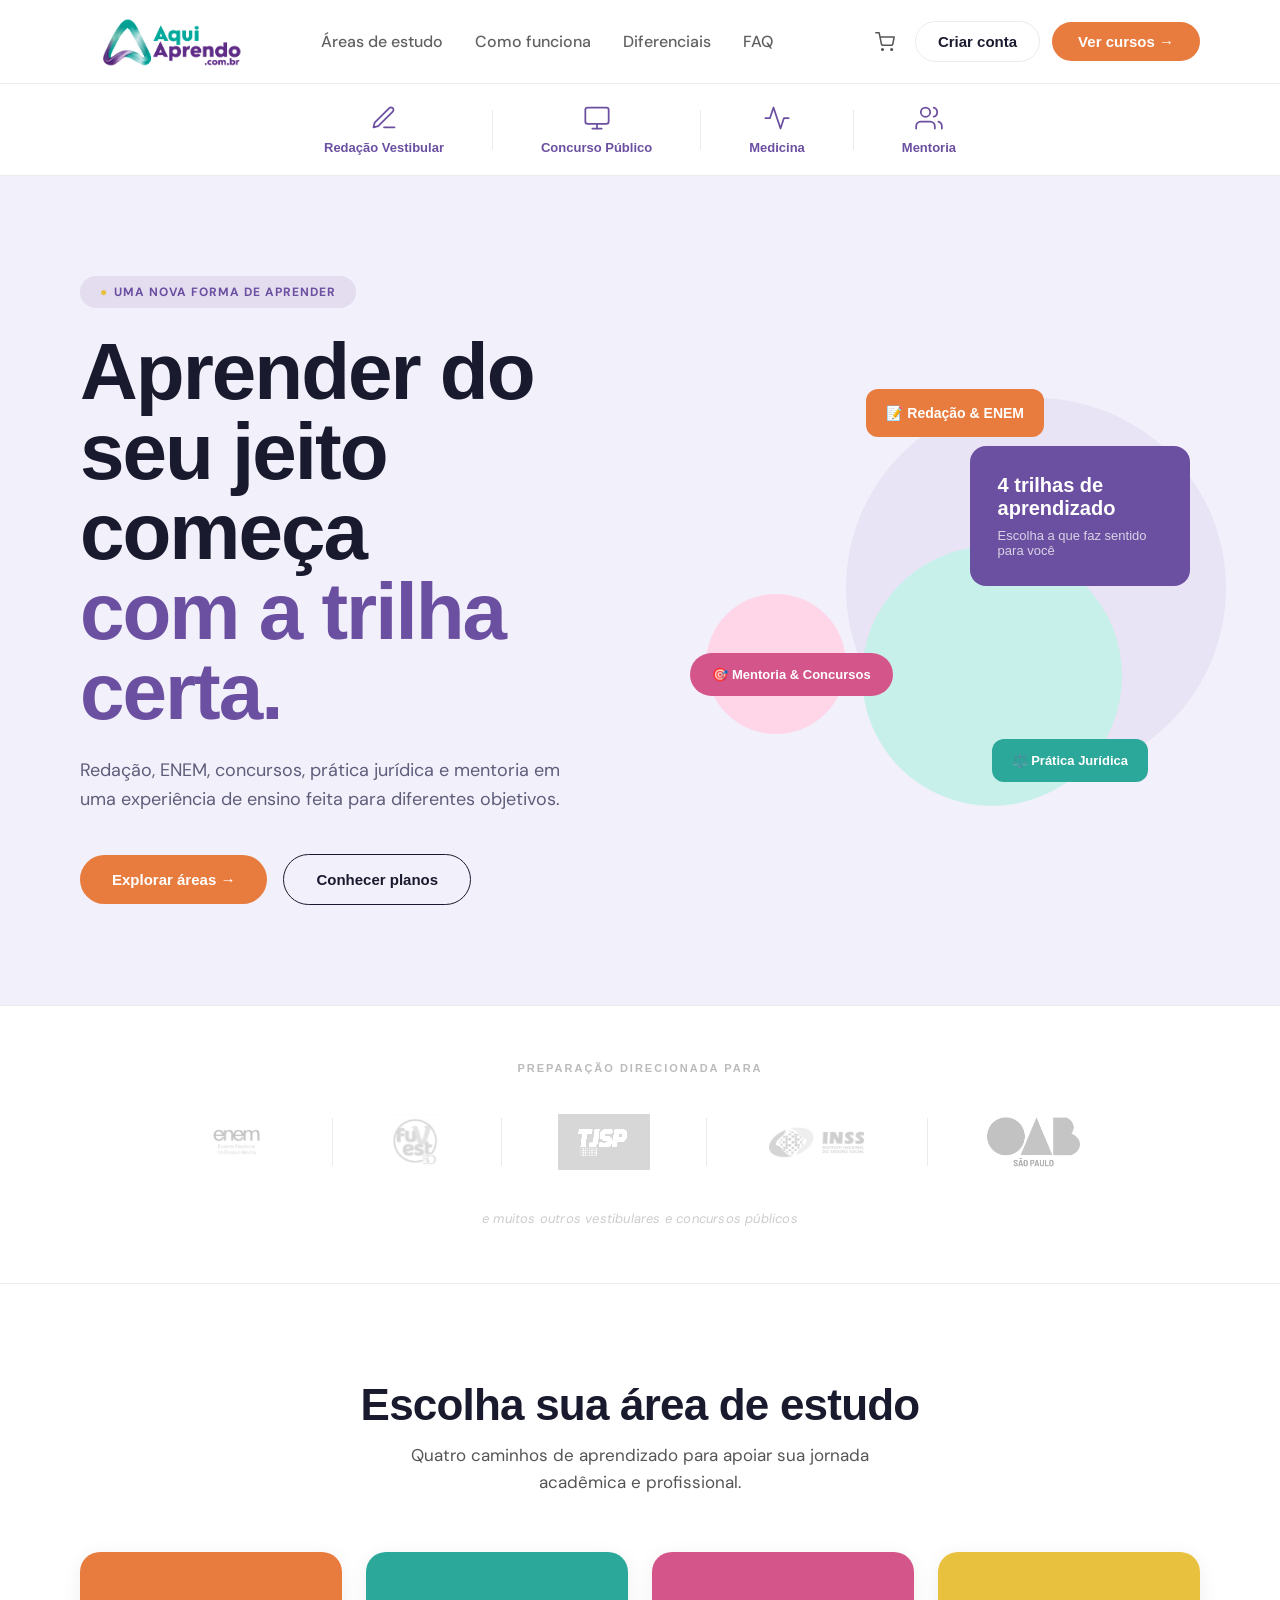
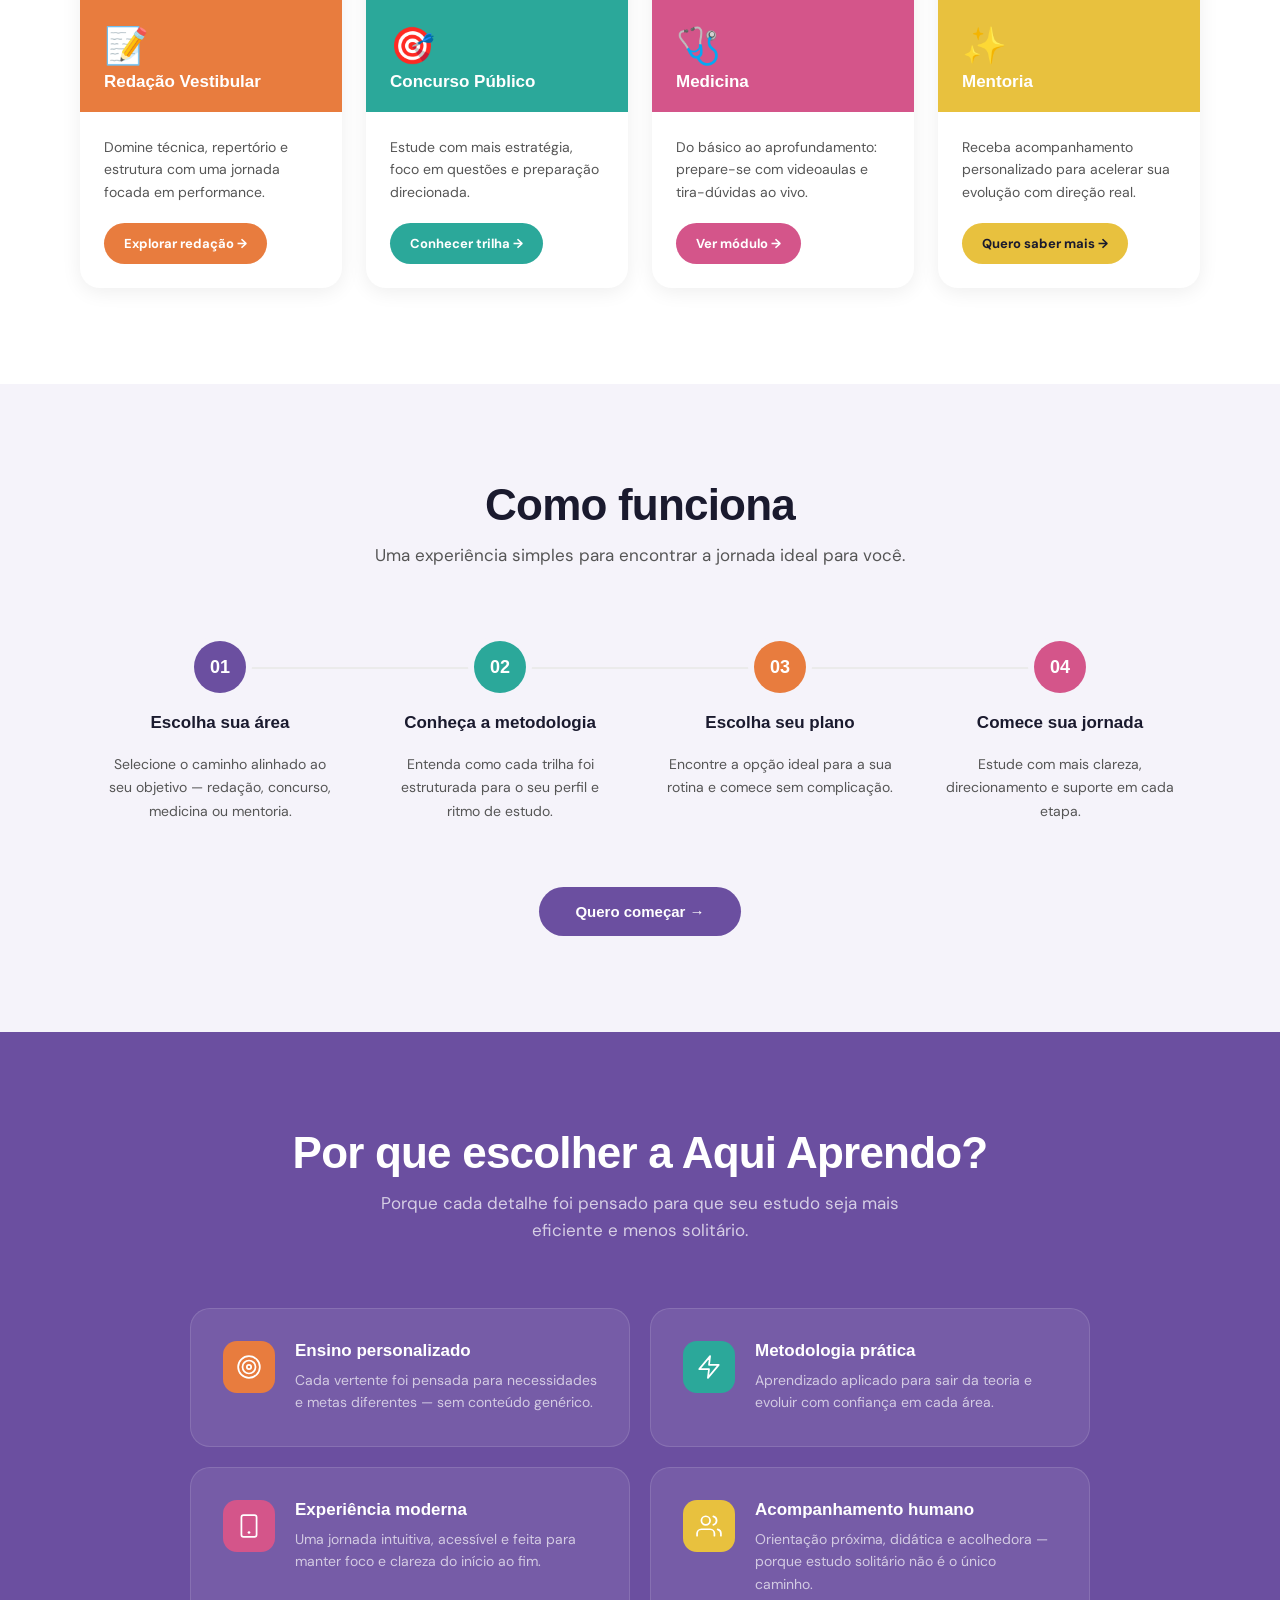
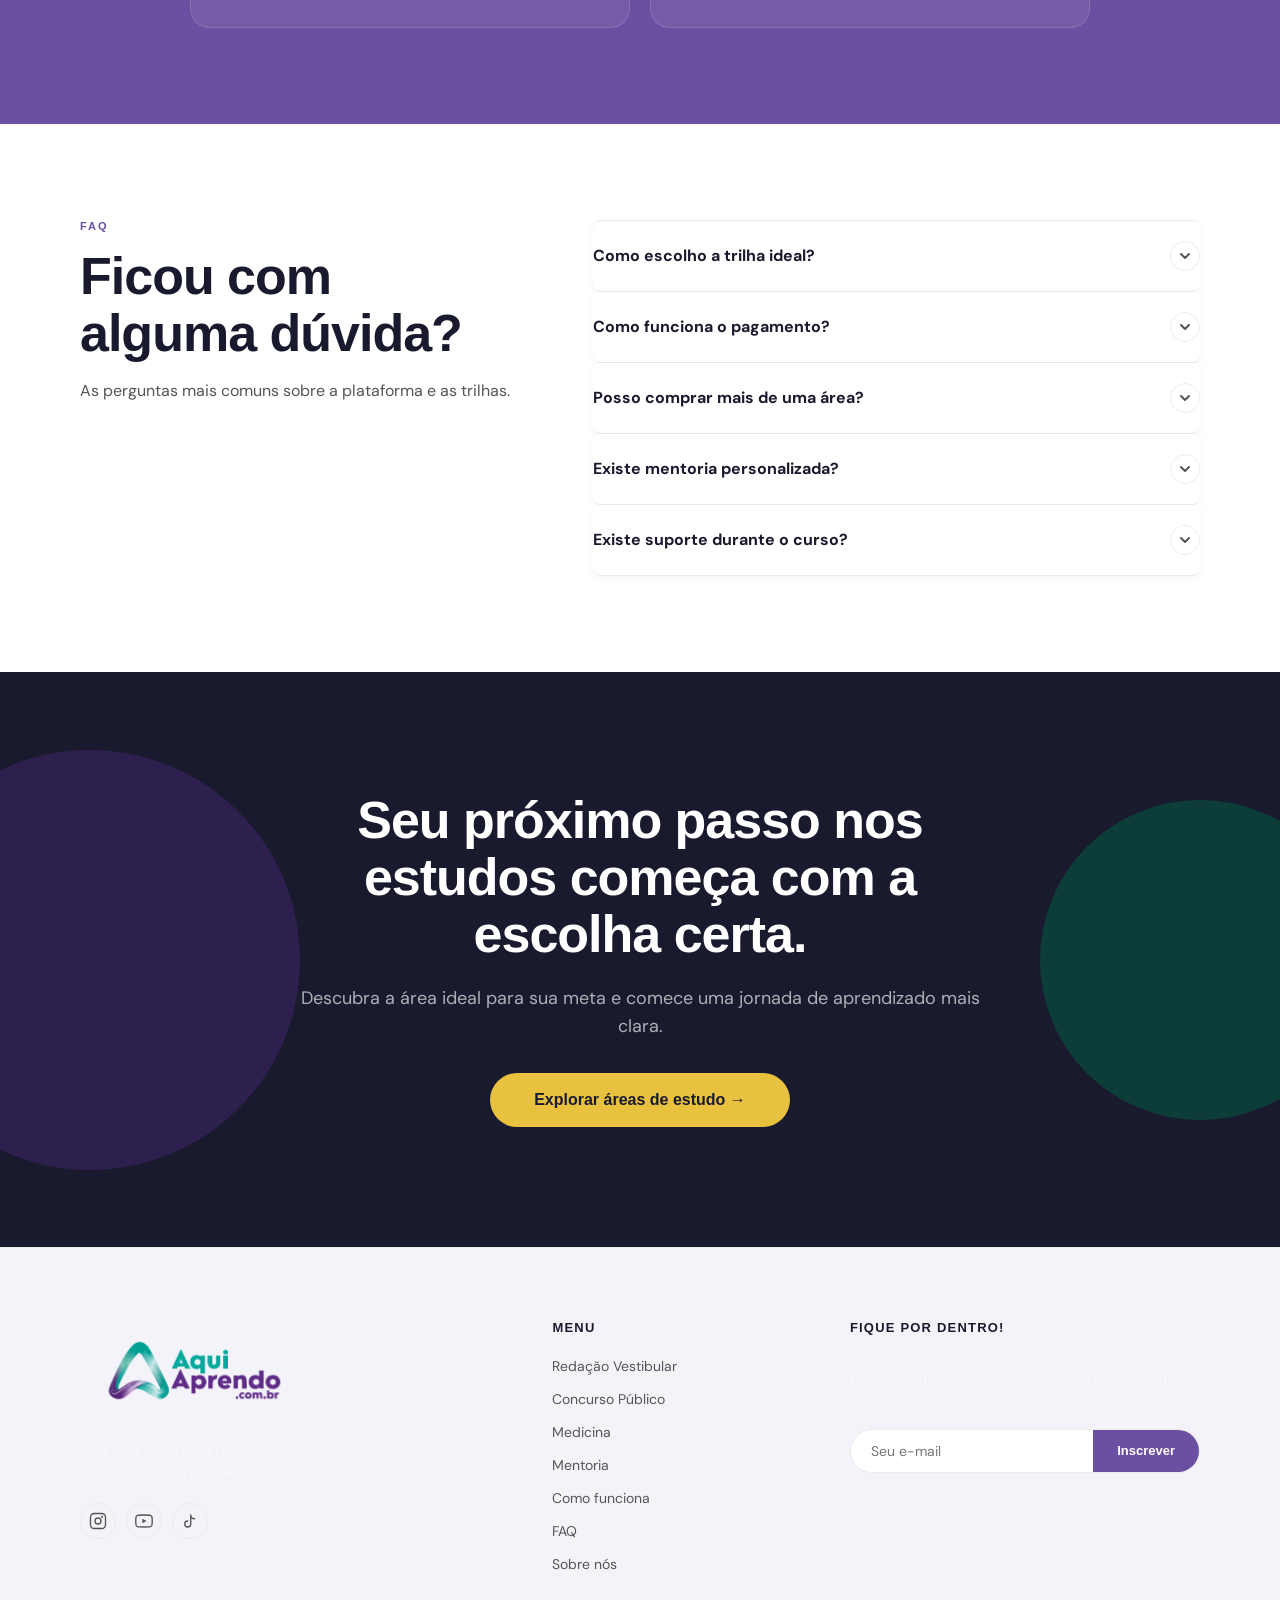
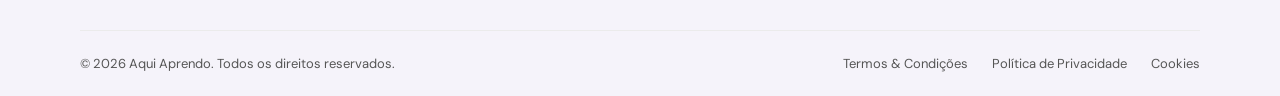
==== commit 44dbd4bf: "Lp concurso e medicina" ====
--- a/index.html
+++ b/index.html
@@ -44,7 +44,7 @@
     }
 
     .nav-logo-img {
-      height: 72px;
+      height: 80px;
       width: auto;
       display: block;
     }
